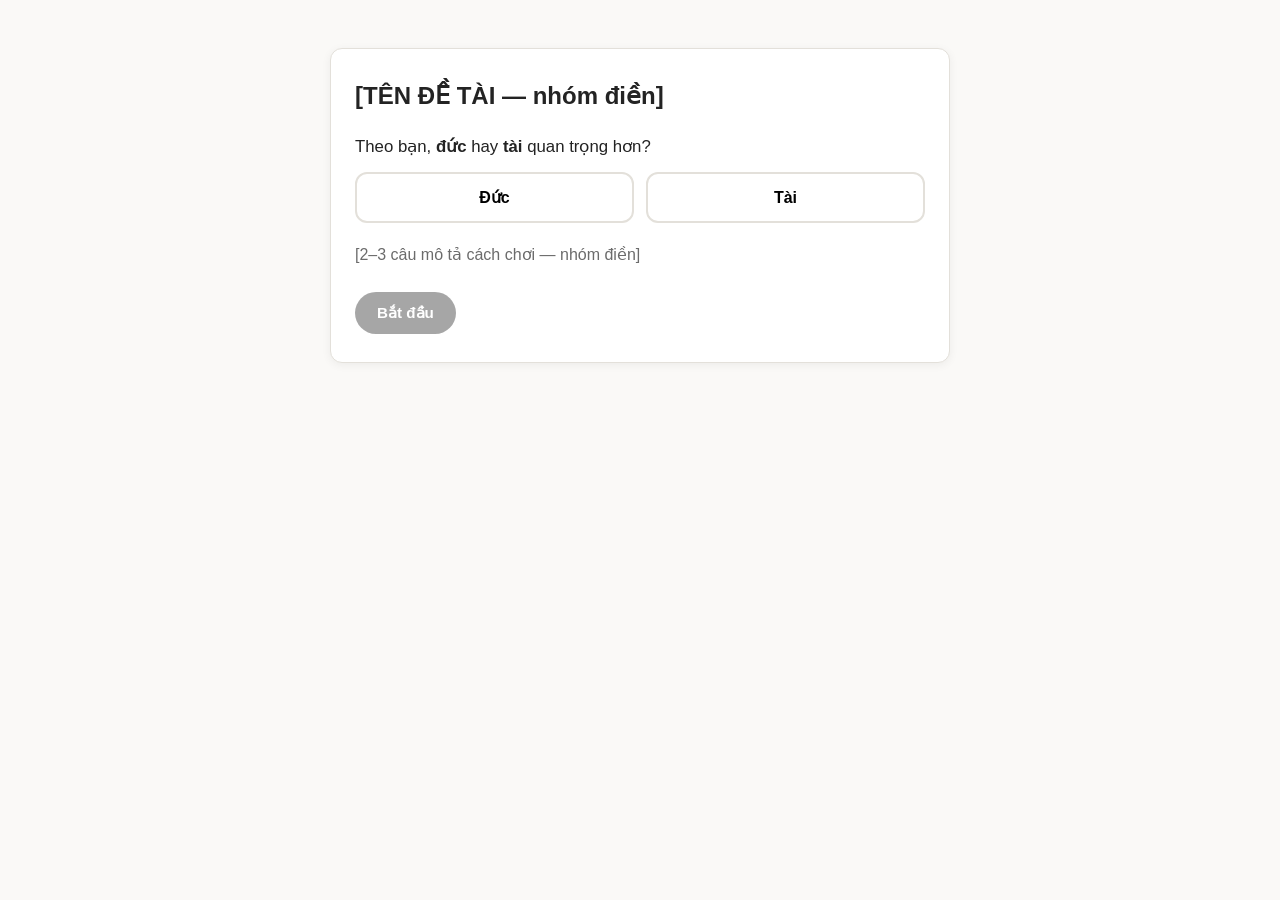
==== index.html @ a105b9b3 "Initial website frame: 5-screen moral dilemma game skeleton" ====
<!DOCTYPE html>
<html lang="vi">
<head>
<meta charset="UTF-8" />
<meta name="viewport" content="width=device-width, initial-scale=1.0" />
<title>Đức hay Tài — HCM-T21</title>
<link rel="stylesheet" href="style.css" />
</head>
<body>

<!-- ============ SCREEN 0 — Trang mở đầu ============ -->
<section id="screen-0" class="screen">
  <div class="card">
    <h1 id="site-title">[TÊN ĐỀ TÀI — nhóm điền]</h1>

    <div class="vote-box">
      <p class="vote-question">Theo bạn, <strong>đức</strong> hay <strong>tài</strong> quan trọng hơn?</p>
      <div class="vote-buttons">
        <button type="button" class="vote-btn duc" data-vote="duc">Đức</button>
        <button type="button" class="vote-btn tai" data-vote="tai">Tài</button>
      </div>
    </div>

    <p class="intro-text">[2–3 câu mô tả cách chơi — nhóm điền: bạn sẽ trải qua 6 tình huống, mỗi lựa chọn ảnh hưởng đến điểm Đức và Tài của bạn...]</p>

    <button type="button" id="btn-start" class="btn-primary" disabled>Bắt đầu</button>
  </div>
</section>

<!-- ============ SCREEN 1 — Trang chơi (lặp 6 lần) ============ -->
<section id="screen-1" class="screen hidden">
  <div class="card">
    <div class="progress-bar">
      <span id="progress-label">Tình huống 1/6</span>
      <div class="progress-track"><div id="progress-fill" class="progress-fill"></div></div>
    </div>

    <div id="stimulus-block" class="block">
      <h2 class="block-label">Tình huống</h2>
      <p id="stimulus-text">[Đoạn mô tả tình huống — placeholder]</p>
    </div>

    <div id="choices-block" class="block">
      <h2 class="block-label">Bạn chọn gì?</h2>
      <div id="choices-list" class="choices-list"><!-- 3 nút lựa chọn được sinh bằng JS --></div>
    </div>

    <div id="feedback-block" class="block hidden">
      <h2 class="block-label">Hậu quả</h2>
      <p id="feedback-text">[Đoạn hậu quả — placeholder]</p>
      <div class="delta-row">
        <span id="delta-duc" class="delta-tag duc">Đức: +0</span>
        <span id="delta-tai" class="delta-tag tai">Tài: +0</span>
      </div>
      <p id="feedback-source" class="source-cite">[Trích giáo trình + số trang]</p>
    </div>

    <div id="insight-block" class="block hidden">
      <h2 class="block-label">Bài học rút ra</h2>
      <p id="insight-text">[Câu chốt ngắn liên hệ nguyên tắc]</p>
      <button type="button" id="btn-next-scenario" class="btn-primary">Tình huống tiếp theo</button>
    </div>
  </div>
</section>

<!-- ============ SCREEN 2 — Trang kết quả cá nhân ============ -->
<section id="screen-2" class="screen hidden">
  <div class="card">
    <h2>Kết quả của bạn</h2>

    <div class="chart-wrap">
      <svg id="result-chart" viewBox="0 0 300 300" role="img" aria-label="Biểu đồ 2 trục Đức - Tài">
        <rect x="0"   y="0"   width="150" height="150" class="quad-bg quad-top-left" />
        <rect x="150" y="0"   width="150" height="150" class="quad-bg quad-top-right" />
        <rect x="0"   y="150" width="150" height="150" class="quad-bg quad-bottom-left" />
        <rect x="150" y="150" width="150" height="150" class="quad-bg quad-bottom-right" />
        <line x1="150" y1="0" x2="150" y2="300" class="axis-line" />
        <line x1="0" y1="150" x2="300" y2="150" class="axis-line" />
        <text x="150" y="14" text-anchor="middle" class="axis-label">Đức ▲</text>
        <text x="290" y="145" text-anchor="end" class="axis-label">Tài ▶</text>
        <circle id="result-dot" cx="150" cy="150" r="7" class="result-dot" />
      </svg>
    </div>

    <h3 id="quadrant-name">[Tên góc kết quả]</h3>
    <p id="quadrant-desc">[2–3 câu giải thích ý nghĩa góc này — placeholder]</p>
    <p id="vote-compare" class="vote-compare"></p>

    <div class="result-actions">
      <button type="button" id="btn-view-reference" class="btn-secondary">Xem cơ sở lý luận</button>
      <button type="button" id="btn-replay" class="btn-secondary">Chơi lại</button>
    </div>

    <a href="#" id="link-class-stats" class="footer-link">Thống kê lớp →</a>
  </div>
</section>

<!-- ============ SCREEN 3 — Trang cơ sở lý luận ============ -->
<section id="screen-3" class="screen hidden">
  <div class="card">
    <h2>Cơ sở lý luận</h2>

    <div class="block">
      <h3 class="block-label">Khung lý thuyết gốc</h3>
      <p id="theory-summary">[Tóm tắt tr.135–138: đức là gốc, tài là phương tiện — phụ trách: A]</p>
    </div>

    <div class="block">
      <h3 class="block-label">3 nguyên tắc rèn đức</h3>
      <p id="theory-principles">[Tóm tắt tr.144–148 — phụ trách: A]</p>
    </div>

    <div class="block">
      <h3 class="block-label">6 tình huống &amp; trích dẫn</h3>
      <ul id="scenario-citations" class="citation-list"><!-- sinh tự động từ SCENARIOS --></ul>
    </div>

    <div class="block">
      <h3 class="block-label">AI Declaration</h3>
      <p id="ai-declaration">[Công cụ dùng, phần giữ, phần sửa/bỏ — nhóm điền]</p>
    </div>

    <div class="block">
      <h3 class="block-label">Nguồn kiểm chứng khác</h3>
      <ul id="external-sources" class="citation-list"><!-- nhóm điền --></ul>
    </div>

    <button type="button" id="btn-back-from-reference" class="btn-secondary">Quay lại</button>
  </div>
</section>

<!-- ============ SCREEN 4 — Trang thống kê lớp ============ -->
<section id="screen-4" class="screen hidden">
  <div class="card">
    <h2>Thống kê lớp</h2>
    <p class="stats-note">Chỉ bật lúc thuyết trình — số liệu cập nhật tay từ Google Form (xem <code>CLASS_STATS</code> trong script.js).</p>

    <div class="stats-grid">
      <div class="stat-item">
        <span class="stat-value" id="stat-total-plays">0</span>
        <span class="stat-caption">lượt chơi hoàn thành</span>
      </div>
      <div class="stat-item">
        <span class="stat-value" id="stat-vote-duc">0%</span>
        <span class="stat-caption">chọn "Đức" ban đầu</span>
      </div>
      <div class="stat-item">
        <span class="stat-value" id="stat-vote-tai">0%</span>
        <span class="stat-caption">chọn "Tài" ban đầu</span>
      </div>
    </div>

    <h3 class="block-label">Tỉ lệ rơi vào từng góc</h3>
    <ul id="stats-quadrants" class="stats-quadrant-list"><!-- sinh tự động --></ul>

    <button type="button" id="btn-back-from-stats" class="btn-secondary">Quay lại</button>
  </div>
</section>

<script src="script.js"></script>
</body>
</html>
---- style.css ----
:root {
  --color-duc: #c9860a;
  --color-duc-bg: #fdf1dc;
  --color-tai: #2563a8;
  --color-tai-bg: #e2edf8;
  --color-bg: #faf9f7;
  --color-card: #ffffff;
  --color-text: #232323;
  --color-text-muted: #6b6b6b;
  --color-border: #e3e0da;
  --radius: 12px;
  --shadow: 0 2px 10px rgba(0, 0, 0, 0.06);
  --font: -apple-system, BlinkMacSystemFont, "Segoe UI", Roboto, "Helvetica Neue", Arial, sans-serif;
}

* { box-sizing: border-box; }

body {
  margin: 0;
  font-family: var(--font);
  background: var(--color-bg);
  color: var(--color-text);
  line-height: 1.55;
}

.screen {
  min-height: 100vh;
  display: flex;
  align-items: flex-start;
  justify-content: center;
  padding: 24px 16px 60px;
}

.screen.hidden { display: none; }

.card {
  width: 100%;
  max-width: 620px;
  background: var(--color-card);
  border: 1px solid var(--color-border);
  border-radius: var(--radius);
  box-shadow: var(--shadow);
  padding: 28px 24px;
  margin-top: 24px;
}

h1 { font-size: 1.5rem; margin: 0 0 20px; }
h2 { font-size: 1.25rem; margin: 0 0 16px; }
h3 { font-size: 1.05rem; margin: 4px 0 10px; }

.block { margin-bottom: 22px; }
.block-label {
  font-size: 0.8rem;
  text-transform: uppercase;
  letter-spacing: 0.04em;
  color: var(--color-text-muted);
  margin: 0 0 8px;
}

/* ---------- Screen 0 ---------- */
.vote-box { margin: 20px 0; }
.vote-question { font-size: 1.05rem; margin-bottom: 12px; }
.vote-buttons { display: flex; gap: 12px; }

.vote-btn {
  flex: 1;
  padding: 14px;
  font-size: 1rem;
  font-weight: 600;
  border-radius: var(--radius);
  border: 2px solid var(--color-border);
  background: var(--color-card);
  cursor: pointer;
  transition: border-color .15s, background .15s;
}
.vote-btn.duc:hover, .vote-btn.duc.selected { border-color: var(--color-duc); background: var(--color-duc-bg); }
.vote-btn.tai:hover, .vote-btn.tai.selected { border-color: var(--color-tai); background: var(--color-tai-bg); }

.intro-text { color: var(--color-text-muted); margin: 16px 0 24px; }

/* ---------- Buttons ---------- */
.btn-primary, .btn-secondary {
  display: inline-block;
  font-size: 0.95rem;
  font-weight: 600;
  padding: 12px 22px;
  border-radius: 999px;
  border: none;
  cursor: pointer;
}
.btn-primary {
  background: var(--color-text);
  color: #fff;
}
.btn-primary:disabled { opacity: 0.4; cursor: not-allowed; }
.btn-secondary {
  background: var(--color-card);
  color: var(--color-text);
  border: 1px solid var(--color-border);
  margin-right: 10px;
}

/* ---------- Screen 1 — game loop ---------- */
.progress-bar { margin-bottom: 22px; }
#progress-label { font-size: 0.85rem; color: var(--color-text-muted); }
.progress-track {
  height: 6px;
  background: var(--color-border);
  border-radius: 3px;
  margin-top: 6px;
  overflow: hidden;
}
.progress-fill {
  height: 100%;
  width: 0%;
  background: linear-gradient(90deg, var(--color-duc), var(--color-tai));
  transition: width .25s;
}

.choices-list { display: flex; flex-direction: column; gap: 10px; }
.choice-btn {
  text-align: left;
  padding: 14px 16px;
  border: 1px solid var(--color-border);
  border-radius: var(--radius);
  background: var(--color-card);
  cursor: pointer;
  font-size: 0.95rem;
}
.choice-btn:hover:not(:disabled) { border-color: var(--color-tai); }
.choice-btn:disabled { cursor: not-allowed; opacity: 0.55; }
.choice-btn.chosen { border-color: var(--color-duc); background: var(--color-duc-bg); opacity: 1; }

.delta-row { display: flex; gap: 10px; margin: 10px 0; }
.delta-tag {
  font-weight: 700;
  font-size: 0.85rem;
  padding: 4px 10px;
  border-radius: 999px;
}
.delta-tag.duc { background: var(--color-duc-bg); color: var(--color-duc); }
.delta-tag.tai { background: var(--color-tai-bg); color: var(--color-tai); }

.source-cite { font-size: 0.82rem; color: var(--color-text-muted); font-style: italic; }

/* ---------- Screen 2 — result ---------- */
.chart-wrap { display: flex; justify-content: center; margin-bottom: 18px; }
#result-chart { width: 100%; max-width: 300px; height: auto; }

.quad-bg { opacity: 0.55; }
.quad-top-left    { fill: var(--color-duc-bg); }
.quad-top-right   { fill: #fdeecb; }
.quad-bottom-left { fill: #f0eee9; }
.quad-bottom-right{ fill: var(--color-tai-bg); }

.axis-line { stroke: #c9c5bc; stroke-width: 1.5; }
.axis-label { font-size: 11px; fill: var(--color-text-muted); font-family: var(--font); }
.result-dot { fill: var(--color-text); stroke: #fff; stroke-width: 2; }

.vote-compare {
  background: #f5f3ef;
  border-radius: var(--radius);
  padding: 12px 14px;
  font-size: 0.9rem;
  color: var(--color-text-muted);
}

.result-actions { margin: 18px 0 14px; }

.footer-link {
  display: inline-block;
  margin-top: 10px;
  font-size: 0.78rem;
  color: var(--color-text-muted);
  text-decoration: none;
  opacity: 0.6;
}
.footer-link:hover { opacity: 1; }

/* ---------- Screen 3 — reference ---------- */
.citation-list { padding-left: 20px; margin: 0; font-size: 0.9rem; color: var(--color-text-muted); }
.citation-list li { margin-bottom: 6px; }

/* ---------- Screen 4 — class stats ---------- */
.stats-note { font-size: 0.82rem; color: var(--color-text-muted); }
.stats-grid {
  display: grid;
  grid-template-columns: repeat(3, 1fr);
  gap: 12px;
  margin: 18px 0;
}
.stat-item {
  text-align: center;
  background: #f5f3ef;
  border-radius: var(--radius);
  padding: 14px 8px;
}
.stat-value { display: block; font-size: 1.4rem; font-weight: 700; }
.stat-caption { display: block; font-size: 0.75rem; color: var(--color-text-muted); margin-top: 4px; }

.stats-quadrant-list { list-style: none; padding: 0; margin: 0; }
.stats-quadrant-list li {
  display: flex;
  justify-content: space-between;
  padding: 8px 0;
  border-bottom: 1px solid var(--color-border);
  font-size: 0.9rem;
}

@media (max-width: 420px) {
  .card { padding: 20px 16px; }
  .stats-grid { grid-template-columns: repeat(3, 1fr); gap: 8px; }
  .stat-value { font-size: 1.1rem; }
}
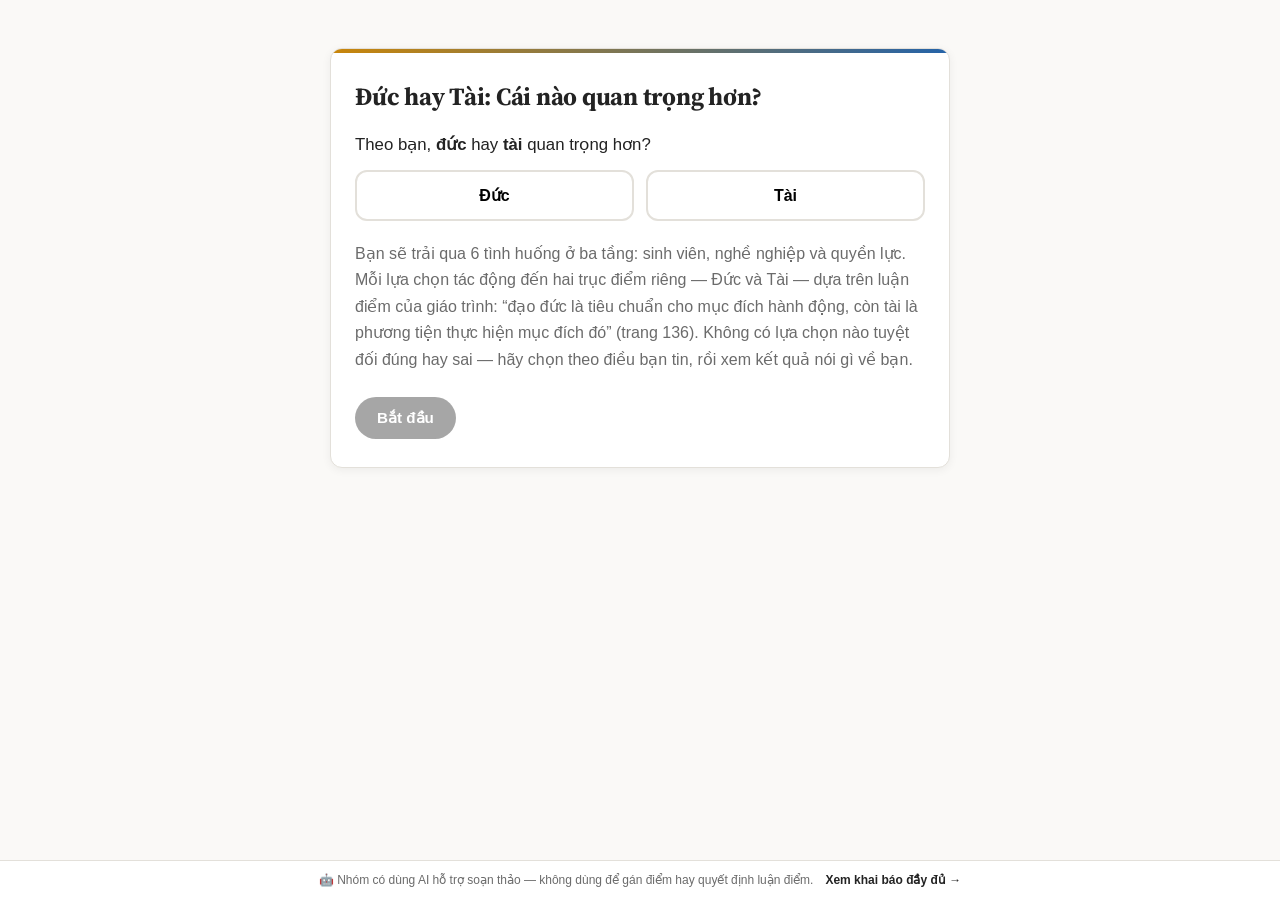
==== commit e6af9af7: "Fill 6 scenario content, fix rubric-compliance gaps, redesign UI - Populate all 6 scenarios (title, " ====
--- a/index.html
+++ b/index.html
@@ -4,6 +4,9 @@
 <meta charset="UTF-8" />
 <meta name="viewport" content="width=device-width, initial-scale=1.0" />
 <title>Đức hay Tài — HCM-T21</title>
+<link rel="preconnect" href="https://fonts.googleapis.com" />
+<link rel="preconnect" href="https://fonts.gstatic.com" crossorigin />
+<link href="https://fonts.googleapis.com/css2?family=Source+Serif+4:wght@600;700&display=swap" rel="stylesheet" />
 <link rel="stylesheet" href="style.css" />
 </head>
 <body>
@@ -70,10 +73,10 @@
 
     <div class="chart-wrap">
       <svg id="result-chart" viewBox="0 0 300 300" role="img" aria-label="Biểu đồ 2 trục Đức - Tài">
-        <rect x="0"   y="0"   width="150" height="150" class="quad-bg quad-top-left" />
-        <rect x="150" y="0"   width="150" height="150" class="quad-bg quad-top-right" />
-        <rect x="0"   y="150" width="150" height="150" class="quad-bg quad-bottom-left" />
-        <rect x="150" y="150" width="150" height="150" class="quad-bg quad-bottom-right" />
+        <rect x="0"   y="0"   width="150" height="150" class="quad-bg quad-top-left" data-quad="dang_tin_bat_luc" />
+        <rect x="150" y="0"   width="150" height="150" class="quad-bg quad-top-right" data-quad="vua_hong_vua_chuyen" />
+        <rect x="0"   y="150" width="150" height="150" class="quad-bg quad-bottom-left" data-quad="vo_hai_vo_dung" />
+        <rect x="150" y="150" width="150" height="150" class="quad-bg quad-bottom-right" data-quad="nguy_hiem_nhat" />
         <line x1="150" y1="0" x2="150" y2="300" class="axis-line" />
         <line x1="0" y1="150" x2="300" y2="150" class="axis-line" />
         <text x="150" y="14" text-anchor="middle" class="axis-label">Đức ▲</text>
@@ -85,6 +88,7 @@
     <h3 id="quadrant-name">[Tên góc kết quả]</h3>
     <p id="quadrant-desc">[2–3 câu giải thích ý nghĩa góc này — placeholder]</p>
     <p id="vote-compare" class="vote-compare"></p>
+    <p id="scope-note-result" class="scope-note"></p>
 
     <div class="result-actions">
       <button type="button" id="btn-view-reference" class="btn-secondary">Xem cơ sở lý luận</button>
@@ -118,6 +122,11 @@
     <div class="block">
       <h3 class="block-label">AI Declaration</h3>
       <p id="ai-declaration">[Công cụ dùng, phần giữ, phần sửa/bỏ — nhóm điền]</p>
+    </div>
+
+    <div class="block">
+      <h3 class="block-label">Ghi chú ranh giới sản phẩm</h3>
+      <p id="scope-note-theory">[Tình huống là mô phỏng, không phải sự kiện có thật — nhóm điền]</p>
     </div>
 
     <div class="block">
@@ -157,6 +166,12 @@
   </div>
 </section>
 
+<!-- ============ FOOTER — luôn hiển thị, mọi màn hình (không popup) ============ -->
+<footer id="site-footer">
+  <span>🤖 Nhóm có dùng AI hỗ trợ soạn thảo — không dùng để gán điểm hay quyết định luận điểm.</span>
+  <a href="#" id="footer-ai-link">Xem khai báo đầy đủ →</a>
+</footer>
+
 <script src="script.js"></script>
 </body>
 </html>
--- a/style.css
+++ b/style.css
@@ -11,6 +11,7 @@
   --radius: 12px;
   --shadow: 0 2px 10px rgba(0, 0, 0, 0.06);
   --font: -apple-system, BlinkMacSystemFont, "Segoe UI", Roboto, "Helvetica Neue", Arial, sans-serif;
+  --font-display: "Source Serif 4", Georgia, "Times New Roman", serif;
 }
 
 * { box-sizing: border-box; }
@@ -28,33 +29,64 @@
   display: flex;
   align-items: flex-start;
   justify-content: center;
-  padding: 24px 16px 60px;
-}
-
-.screen.hidden { display: none; }
+  padding: 24px 16px 84px;
+}
+
+.hidden { display: none; }
+
+@keyframes screen-in {
+  from { opacity: 0; transform: translateY(8px); }
+  to { opacity: 1; transform: translateY(0); }
+}
+.screen:not(.hidden) { animation: screen-in .4s ease both; }
+@media (prefers-reduced-motion: reduce) {
+  .screen:not(.hidden) { animation: none; }
+}
 
 .card {
+  position: relative;
+  overflow: hidden;
   width: 100%;
   max-width: 620px;
   background: var(--color-card);
   border: 1px solid var(--color-border);
   border-radius: var(--radius);
   box-shadow: var(--shadow);
-  padding: 28px 24px;
+  padding: 32px 24px 28px;
   margin-top: 24px;
 }
-
-h1 { font-size: 1.5rem; margin: 0 0 20px; }
-h2 { font-size: 1.25rem; margin: 0 0 16px; }
-h3 { font-size: 1.05rem; margin: 4px 0 10px; }
+.card::before {
+  content: "";
+  position: absolute;
+  top: 0; left: 0; right: 0;
+  height: 4px;
+  background: linear-gradient(90deg, var(--color-duc), var(--color-tai));
+}
+
+h1, h2, h3 { font-family: var(--font-display); letter-spacing: -0.01em; }
+h1 { font-size: 1.55rem; font-weight: 700; margin: 0 0 20px; line-height: 1.25; }
+h2 { font-size: 1.3rem; font-weight: 700; margin: 0 0 16px; }
+h3 { font-size: 1.1rem; font-weight: 600; margin: 4px 0 10px; }
 
 .block { margin-bottom: 22px; }
 .block-label {
+  position: relative;
+  padding-left: 15px;
   font-size: 0.8rem;
   text-transform: uppercase;
-  letter-spacing: 0.04em;
+  letter-spacing: 0.06em;
   color: var(--color-text-muted);
   margin: 0 0 8px;
+}
+.block-label::before {
+  content: "";
+  position: absolute;
+  left: 0;
+  top: 50%;
+  transform: translateY(-50%);
+  width: 9px;
+  height: 2px;
+  background: linear-gradient(90deg, var(--color-duc), var(--color-tai));
 }
 
 /* ---------- Screen 0 ---------- */
@@ -76,7 +108,7 @@
 .vote-btn.duc:hover, .vote-btn.duc.selected { border-color: var(--color-duc); background: var(--color-duc-bg); }
 .vote-btn.tai:hover, .vote-btn.tai.selected { border-color: var(--color-tai); background: var(--color-tai-bg); }
 
-.intro-text { color: var(--color-text-muted); margin: 16px 0 24px; }
+.intro-text { color: var(--color-text-muted); margin: 16px 0 24px; line-height: 1.65; }
 
 /* ---------- Buttons ---------- */
 .btn-primary, .btn-secondary {
@@ -126,10 +158,26 @@
   background: var(--color-card);
   cursor: pointer;
   font-size: 0.95rem;
-}
-.choice-btn:hover:not(:disabled) { border-color: var(--color-tai); }
-.choice-btn:disabled { cursor: not-allowed; opacity: 0.55; }
-.choice-btn.chosen { border-color: var(--color-duc); background: var(--color-duc-bg); opacity: 1; }
+  line-height: 1.45;
+  transition: border-color .15s, transform .15s, box-shadow .15s, opacity .15s;
+}
+.choice-btn:hover:not(:disabled) {
+  border-color: var(--color-tai);
+  transform: translateY(-1px);
+  box-shadow: 0 3px 10px rgba(0, 0, 0, 0.06);
+}
+.choice-btn:disabled { cursor: not-allowed; opacity: 0.5; }
+.choice-btn.chosen { border-color: var(--color-duc); background: var(--color-duc-bg); opacity: 1; transform: none; }
+
+@keyframes reveal-in {
+  from { opacity: 0; transform: translateY(10px); }
+  to { opacity: 1; transform: translateY(0); }
+}
+#feedback-block:not(.hidden) { animation: reveal-in .4s ease both; }
+#insight-block:not(.hidden) { animation: reveal-in .4s ease .12s both; }
+@media (prefers-reduced-motion: reduce) {
+  #feedback-block:not(.hidden), #insight-block:not(.hidden) { animation: none; }
+}
 
 .delta-row { display: flex; gap: 10px; margin: 10px 0; }
 .delta-tag {
@@ -147,7 +195,8 @@
 .chart-wrap { display: flex; justify-content: center; margin-bottom: 18px; }
 #result-chart { width: 100%; max-width: 300px; height: auto; }
 
-.quad-bg { opacity: 0.55; }
+.quad-bg { opacity: 0.4; transition: opacity .3s; }
+.quad-bg.quad-active { opacity: 1; }
 .quad-top-left    { fill: var(--color-duc-bg); }
 .quad-top-right   { fill: #fdeecb; }
 .quad-bottom-left { fill: #f0eee9; }
@@ -155,7 +204,21 @@
 
 .axis-line { stroke: #c9c5bc; stroke-width: 1.5; }
 .axis-label { font-size: 11px; fill: var(--color-text-muted); font-family: var(--font); }
-.result-dot { fill: var(--color-text); stroke: #fff; stroke-width: 2; }
+.result-dot {
+  fill: var(--color-text);
+  stroke: #fff;
+  stroke-width: 2;
+  transform-box: fill-box;
+  transform-origin: center;
+  animation: dot-pop .5s cubic-bezier(.34,1.56,.64,1) .25s both;
+}
+@keyframes dot-pop {
+  from { transform: scale(0); opacity: 0; }
+  to { transform: scale(1); opacity: 1; }
+}
+@media (prefers-reduced-motion: reduce) {
+  .result-dot { animation: none; }
+}
 
 .vote-compare {
   background: #f5f3ef;
@@ -207,8 +270,46 @@
   font-size: 0.9rem;
 }
 
+/* ---------- Scope note (ranh giới sản phẩm) ---------- */
+.scope-note {
+  background: #f5f3ef;
+  border-radius: var(--radius);
+  padding: 10px 14px;
+  margin: 10px 0 0;
+  font-size: 0.8rem;
+  color: var(--color-text-muted);
+}
+
+/* ---------- Footer — cố định, luôn hiển thị, không phải popup ---------- */
+#site-footer {
+  position: fixed;
+  left: 0;
+  right: 0;
+  bottom: 0;
+  z-index: 20;
+  display: flex;
+  flex-wrap: wrap;
+  align-items: center;
+  justify-content: center;
+  gap: 6px 12px;
+  padding: 10px 16px;
+  background: var(--color-card);
+  border-top: 1px solid var(--color-border);
+  font-size: 0.75rem;
+  color: var(--color-text-muted);
+  text-align: center;
+}
+#site-footer a {
+  color: var(--color-text);
+  font-weight: 600;
+  text-decoration: none;
+  white-space: nowrap;
+}
+#site-footer a:hover { text-decoration: underline; }
+
 @media (max-width: 420px) {
   .card { padding: 20px 16px; }
   .stats-grid { grid-template-columns: repeat(3, 1fr); gap: 8px; }
   .stat-value { font-size: 1.1rem; }
-}
+  #site-footer { font-size: 0.7rem; padding: 8px 12px; }
+}
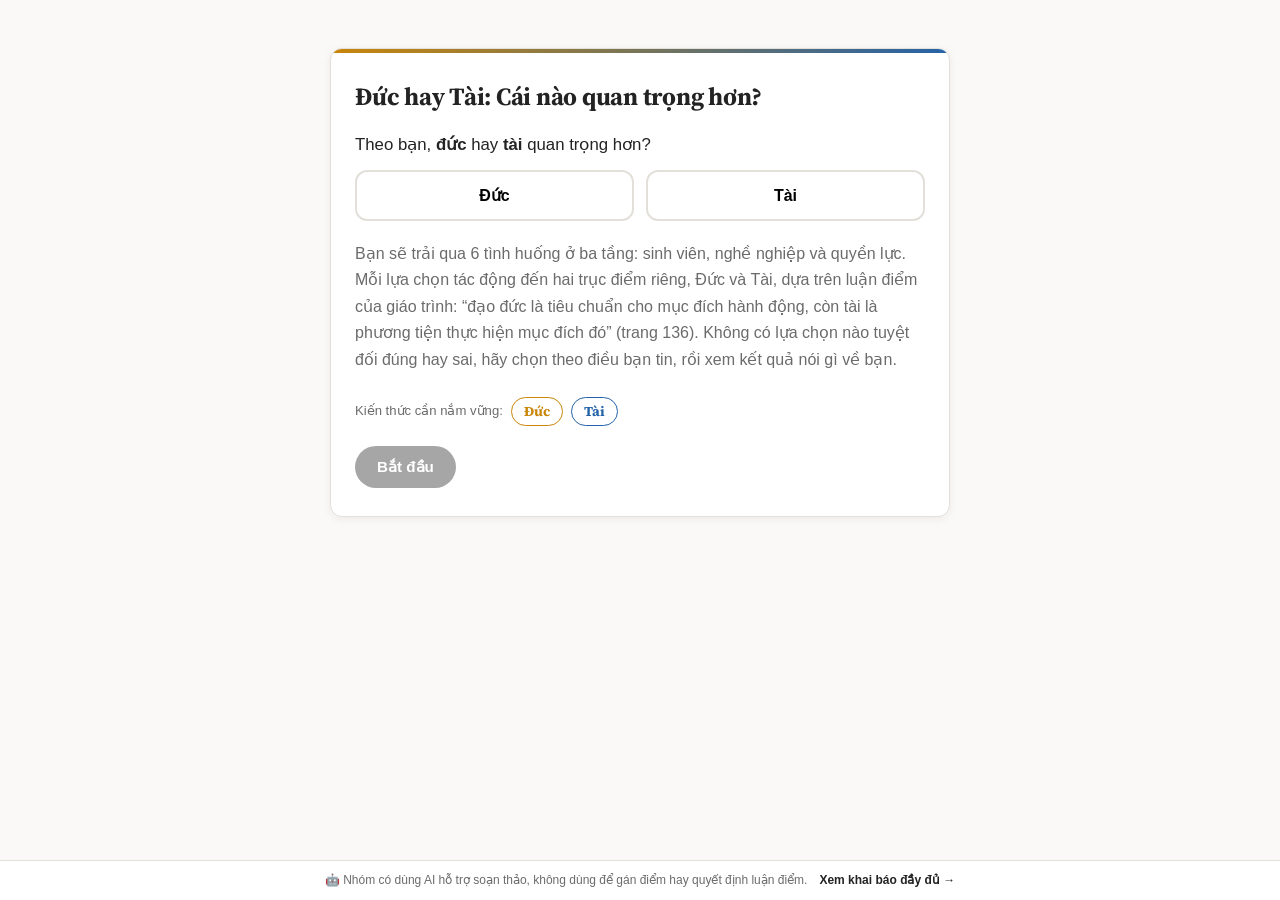
==== commit ffc819b7: "Add per-role presentation scripts as a shared modal, strip em dashes - Add clickable theory triggers" ====
--- a/index.html
+++ b/index.html
@@ -3,7 +3,7 @@
 <head>
 <meta charset="UTF-8" />
 <meta name="viewport" content="width=device-width, initial-scale=1.0" />
-<title>Đức hay Tài — HCM-T21</title>
+<title>Đức hay Tài, HCM-T21</title>
 <link rel="preconnect" href="https://fonts.googleapis.com" />
 <link rel="preconnect" href="https://fonts.gstatic.com" crossorigin />
 <link href="https://fonts.googleapis.com/css2?family=Source+Serif+4:wght@600;700&display=swap" rel="stylesheet" />
@@ -11,10 +11,10 @@
 </head>
 <body>
 
-<!-- ============ SCREEN 0 — Trang mở đầu ============ -->
+<!-- ============ SCREEN 0, Trang mở đầu ============ -->
 <section id="screen-0" class="screen">
   <div class="card">
-    <h1 id="site-title">[TÊN ĐỀ TÀI — nhóm điền]</h1>
+    <h1 id="site-title">[TÊN ĐỀ TÀI, nhóm điền]</h1>
 
     <div class="vote-box">
       <p class="vote-question">Theo bạn, <strong>đức</strong> hay <strong>tài</strong> quan trọng hơn?</p>
@@ -24,23 +24,32 @@
       </div>
     </div>
 
-    <p class="intro-text">[2–3 câu mô tả cách chơi — nhóm điền: bạn sẽ trải qua 6 tình huống, mỗi lựa chọn ảnh hưởng đến điểm Đức và Tài của bạn...]</p>
+    <p class="intro-text">[2–3 câu mô tả cách chơi, nhóm điền: bạn sẽ trải qua 6 tình huống, mỗi lựa chọn ảnh hưởng đến điểm Đức và Tài của bạn...]</p>
+
+    <div class="theory-trigger-row">
+      <span class="theory-trigger-label">Kiến thức cần nắm vững:</span>
+      <button type="button" class="theory-trigger duc" data-theory-key="duc">Đức</button>
+      <button type="button" class="theory-trigger tai" data-theory-key="tai">Tài</button>
+    </div>
 
     <button type="button" id="btn-start" class="btn-primary" disabled>Bắt đầu</button>
   </div>
 </section>
 
-<!-- ============ SCREEN 1 — Trang chơi (lặp 6 lần) ============ -->
+<!-- ============ SCREEN 1, Trang chơi (lặp 6 lần) ============ -->
 <section id="screen-1" class="screen hidden">
   <div class="card">
     <div class="progress-bar">
-      <span id="progress-label">Tình huống 1/6</span>
+      <div class="progress-meta">
+        <button type="button" id="layer-label" class="layer-label" aria-expanded="false">[Tên tầng]</button>
+        <span id="progress-label">Tình huống 1/6</span>
+      </div>
       <div class="progress-track"><div id="progress-fill" class="progress-fill"></div></div>
     </div>
 
     <div id="stimulus-block" class="block">
       <h2 class="block-label">Tình huống</h2>
-      <p id="stimulus-text">[Đoạn mô tả tình huống — placeholder]</p>
+      <p id="stimulus-text">[Đoạn mô tả tình huống, placeholder]</p>
     </div>
 
     <div id="choices-block" class="block">
@@ -50,7 +59,7 @@
 
     <div id="feedback-block" class="block hidden">
       <h2 class="block-label">Hậu quả</h2>
-      <p id="feedback-text">[Đoạn hậu quả — placeholder]</p>
+      <p id="feedback-text">[Đoạn hậu quả, placeholder]</p>
       <div class="delta-row">
         <span id="delta-duc" class="delta-tag duc">Đức: +0</span>
         <span id="delta-tai" class="delta-tag tai">Tài: +0</span>
@@ -66,7 +75,7 @@
   </div>
 </section>
 
-<!-- ============ SCREEN 2 — Trang kết quả cá nhân ============ -->
+<!-- ============ SCREEN 2, Trang kết quả cá nhân ============ -->
 <section id="screen-2" class="screen hidden">
   <div class="card">
     <h2>Kết quả của bạn</h2>
@@ -86,32 +95,36 @@
     </div>
 
     <h3 id="quadrant-name">[Tên góc kết quả]</h3>
-    <p id="quadrant-desc">[2–3 câu giải thích ý nghĩa góc này — placeholder]</p>
+    <p id="quadrant-desc">[2–3 câu giải thích ý nghĩa góc này, placeholder]</p>
     <p id="vote-compare" class="vote-compare"></p>
     <p id="scope-note-result" class="scope-note"></p>
 
+    <div class="theory-trigger-row">
+      <span class="theory-trigger-label">Kiến thức cần nắm vững:</span>
+      <button type="button" class="theory-trigger" data-theory-key="ket_luan">Kết luận</button>
+    </div>
+
     <div class="result-actions">
       <button type="button" id="btn-view-reference" class="btn-secondary">Xem cơ sở lý luận</button>
+      <button type="button" id="btn-view-quiz" class="btn-secondary">Ôn tập câu hỏi</button>
       <button type="button" id="btn-replay" class="btn-secondary">Chơi lại</button>
     </div>
-
-    <a href="#" id="link-class-stats" class="footer-link">Thống kê lớp →</a>
-  </div>
-</section>
-
-<!-- ============ SCREEN 3 — Trang cơ sở lý luận ============ -->
+  </div>
+</section>
+
+<!-- ============ SCREEN 3, Trang cơ sở lý luận ============ -->
 <section id="screen-3" class="screen hidden">
   <div class="card">
     <h2>Cơ sở lý luận</h2>
 
     <div class="block">
       <h3 class="block-label">Khung lý thuyết gốc</h3>
-      <p id="theory-summary">[Tóm tắt tr.135–138: đức là gốc, tài là phương tiện — phụ trách: A]</p>
+      <p id="theory-summary">[Tóm tắt tr.135–138: đức là gốc, tài là phương tiện, phụ trách: A]</p>
     </div>
 
     <div class="block">
       <h3 class="block-label">3 nguyên tắc rèn đức</h3>
-      <p id="theory-principles">[Tóm tắt tr.144–148 — phụ trách: A]</p>
+      <p id="theory-principles">[Tóm tắt tr.144–148, phụ trách: A]</p>
     </div>
 
     <div class="block">
@@ -121,12 +134,12 @@
 
     <div class="block">
       <h3 class="block-label">AI Declaration</h3>
-      <p id="ai-declaration">[Công cụ dùng, phần giữ, phần sửa/bỏ — nhóm điền]</p>
+      <p id="ai-declaration">[Công cụ dùng, phần giữ, phần sửa/bỏ, nhóm điền]</p>
     </div>
 
     <div class="block">
       <h3 class="block-label">Ghi chú ranh giới sản phẩm</h3>
-      <p id="scope-note-theory">[Tình huống là mô phỏng, không phải sự kiện có thật — nhóm điền]</p>
+      <p id="scope-note-theory">[Tình huống là mô phỏng, không phải sự kiện có thật, nhóm điền]</p>
     </div>
 
     <div class="block">
@@ -138,37 +151,66 @@
   </div>
 </section>
 
-<!-- ============ SCREEN 4 — Trang thống kê lớp ============ -->
-<section id="screen-4" class="screen hidden">
-  <div class="card">
-    <h2>Thống kê lớp</h2>
-    <p class="stats-note">Chỉ bật lúc thuyết trình — số liệu cập nhật tay từ Google Form (xem <code>CLASS_STATS</code> trong script.js).</p>
-
-    <div class="stats-grid">
-      <div class="stat-item">
-        <span class="stat-value" id="stat-total-plays">0</span>
-        <span class="stat-caption">lượt chơi hoàn thành</span>
-      </div>
-      <div class="stat-item">
-        <span class="stat-value" id="stat-vote-duc">0%</span>
-        <span class="stat-caption">chọn "Đức" ban đầu</span>
-      </div>
-      <div class="stat-item">
-        <span class="stat-value" id="stat-vote-tai">0%</span>
-        <span class="stat-caption">chọn "Tài" ban đầu</span>
-      </div>
-    </div>
-
-    <h3 class="block-label">Tỉ lệ rơi vào từng góc</h3>
-    <ul id="stats-quadrants" class="stats-quadrant-list"><!-- sinh tự động --></ul>
-
-    <button type="button" id="btn-back-from-stats" class="btn-secondary">Quay lại</button>
-  </div>
-</section>
-
-<!-- ============ FOOTER — luôn hiển thị, mọi màn hình (không popup) ============ -->
+<!-- ============ SCREEN 5, Ôn tập câu hỏi (quiz đang làm) ============ -->
+<section id="screen-5" class="screen hidden">
+  <div class="card">
+    <div class="progress-bar">
+      <div class="progress-meta">
+        <span class="layer-label">Ôn tập kiến thức</span>
+        <span id="quiz-progress-label">Câu 1/10</span>
+      </div>
+      <div class="progress-track"><div id="quiz-progress-fill" class="progress-fill"></div></div>
+    </div>
+
+    <div class="block">
+      <h2 class="block-label">Câu hỏi</h2>
+      <p id="quiz-question-text">[Câu hỏi, placeholder]</p>
+    </div>
+
+    <div class="block">
+      <div id="quiz-options-list" class="choices-list"><!-- 4 lựa chọn được sinh bằng JS --></div>
+    </div>
+
+    <div id="quiz-feedback-block" class="block hidden">
+      <h2 class="block-label" id="quiz-feedback-label">Chính xác</h2>
+      <p id="quiz-feedback-text">[Giải thích + trích nguồn, placeholder]</p>
+      <button type="button" id="btn-next-quiz" class="btn-primary">Câu tiếp theo</button>
+    </div>
+  </div>
+</section>
+
+<!-- ============ SCREEN 6, Kết quả ôn tập ============ -->
+<section id="screen-6" class="screen hidden">
+  <div class="card">
+    <h2>Kết quả ôn tập</h2>
+    <p id="quiz-score-text" class="vote-compare">Bạn trả lời đúng 0/10 câu.</p>
+
+    <div class="block">
+      <h3 class="block-label">Câu cần xem lại</h3>
+      <ul id="quiz-review-list" class="citation-list"><!-- sinh tự động --></ul>
+    </div>
+
+    <div class="result-actions">
+      <button type="button" id="btn-retry-quiz" class="btn-secondary">Làm lại</button>
+      <button type="button" id="btn-back-from-quiz" class="btn-secondary">Quay lại kết quả</button>
+    </div>
+  </div>
+</section>
+
+<!-- ============ MODAL, "Những lý thuyết cần nắm vững" (dùng chung cho A/B/C/D/E) ============ -->
+<div id="theory-modal" class="modal-overlay hidden">
+  <div class="modal-window" role="dialog" aria-modal="true" aria-labelledby="modal-title">
+    <div class="modal-header">
+      <h3 id="modal-title" class="block-label">Những lý thuyết cần nắm vững</h3>
+      <button type="button" id="modal-close" class="modal-close" aria-label="Đóng">&times;</button>
+    </div>
+    <div id="modal-body"><!-- sinh bằng JS: mỗi điểm lý thuyết + script thuyết trình --></div>
+  </div>
+</div>
+
+<!-- ============ FOOTER, luôn hiển thị, mọi màn hình (không popup) ============ -->
 <footer id="site-footer">
-  <span>🤖 Nhóm có dùng AI hỗ trợ soạn thảo — không dùng để gán điểm hay quyết định luận điểm.</span>
+  <span>🤖 Nhóm có dùng AI hỗ trợ soạn thảo, không dùng để gán điểm hay quyết định luận điểm.</span>
   <a href="#" id="footer-ai-link">Xem khai báo đầy đủ →</a>
 </footer>
 
--- a/style.css
+++ b/style.css
@@ -3,6 +3,10 @@
   --color-duc-bg: #fdf1dc;
   --color-tai: #2563a8;
   --color-tai-bg: #e2edf8;
+  --color-correct: #2f7a4d;
+  --color-correct-bg: #e6f3ea;
+  --color-incorrect: #b3432f;
+  --color-incorrect-bg: #fbe9e5;
   --color-bg: #faf9f7;
   --color-card: #ffffff;
   --color-text: #232323;
@@ -32,7 +36,9 @@
   padding: 24px 16px 84px;
 }
 
-.hidden { display: none; }
+/* !important vì đây là utility "ẩn tuyệt đối": phải thắng bất kể component nào
+   định nghĩa display riêng (đã dính lỗi thứ tự cascade với .modal-overlay). */
+.hidden { display: none !important; }
 
 @keyframes screen-in {
   from { opacity: 0; transform: translateY(8px); }
@@ -70,23 +76,11 @@
 
 .block { margin-bottom: 22px; }
 .block-label {
-  position: relative;
-  padding-left: 15px;
   font-size: 0.8rem;
   text-transform: uppercase;
   letter-spacing: 0.06em;
   color: var(--color-text-muted);
   margin: 0 0 8px;
-}
-.block-label::before {
-  content: "";
-  position: absolute;
-  left: 0;
-  top: 50%;
-  transform: translateY(-50%);
-  width: 9px;
-  height: 2px;
-  background: linear-gradient(90deg, var(--color-duc), var(--color-tai));
 }
 
 /* ---------- Screen 0 ---------- */
@@ -109,6 +103,29 @@
 .vote-btn.tai:hover, .vote-btn.tai.selected { border-color: var(--color-tai); background: var(--color-tai-bg); }
 
 .intro-text { color: var(--color-text-muted); margin: 16px 0 24px; line-height: 1.65; }
+
+.theory-trigger-row {
+  display: flex;
+  align-items: center;
+  flex-wrap: wrap;
+  gap: 8px;
+  margin: 0 0 20px;
+}
+.theory-trigger-label { font-size: 0.82rem; color: var(--color-text-muted); }
+.theory-trigger {
+  font-family: var(--font-display);
+  font-weight: 700;
+  font-size: 0.85rem;
+  padding: 4px 12px;
+  border-radius: 999px;
+  border: 1.5px solid var(--color-border);
+  background: var(--color-card);
+  cursor: pointer;
+}
+.theory-trigger.duc { color: var(--color-duc); border-color: var(--color-duc); }
+.theory-trigger.duc:hover { background: var(--color-duc-bg); }
+.theory-trigger.tai { color: var(--color-tai); border-color: var(--color-tai); }
+.theory-trigger.tai:hover { background: var(--color-tai-bg); }
 
 /* ---------- Buttons ---------- */
 .btn-primary, .btn-secondary {
@@ -132,8 +149,60 @@
   margin-right: 10px;
 }
 
-/* ---------- Screen 1 — game loop ---------- */
+/* ---------- Screen 1, game loop ---------- */
 .progress-bar { margin-bottom: 22px; }
+.progress-meta {
+  display: flex;
+  align-items: baseline;
+  justify-content: space-between;
+  gap: 8px;
+  flex-wrap: wrap;
+}
+.layer-label {
+  font-family: var(--font-display);
+  font-weight: 700;
+  font-size: 0.95rem;
+  color: var(--color-text);
+  background: none;
+  border: none;
+  padding: 0;
+  cursor: pointer;
+  display: inline-flex;
+  align-items: center;
+  gap: 5px;
+}
+.layer-label:hover { color: var(--color-tai); }
+.layer-label::after {
+  content: "▾";
+  font-size: 0.65em;
+  color: var(--color-text-muted);
+  transition: transform .2s;
+}
+.layer-label[aria-expanded="true"]::after { transform: rotate(180deg); }
+
+.theory-point { margin-bottom: 16px; }
+.theory-point:last-child { margin-bottom: 0; }
+.theory-point-title {
+  font-family: var(--font-display);
+  font-size: 0.95rem;
+  font-weight: 700;
+  margin: 0 0 6px;
+  line-height: 1.4;
+}
+.theory-point-source {
+  font-family: var(--font);
+  font-weight: 400;
+  font-size: 0.78rem;
+  color: var(--color-text-muted);
+}
+.theory-point-script {
+  font-size: 0.88rem;
+  line-height: 1.65;
+  color: var(--color-text);
+  margin: 0 0 12px;
+  white-space: pre-line;
+}
+
 #progress-label { font-size: 0.85rem; color: var(--color-text-muted); }
 .progress-track {
   height: 6px;
@@ -169,6 +238,24 @@
 .choice-btn:disabled { cursor: not-allowed; opacity: 0.5; }
 .choice-btn.chosen { border-color: var(--color-duc); background: var(--color-duc-bg); opacity: 1; transform: none; }
 
+/* ---------- Quiz options (Screen 5) ---------- */
+.quiz-option.correct {
+  border-color: var(--color-correct);
+  background: var(--color-correct-bg);
+  opacity: 1;
+  font-weight: 600;
+}
+.quiz-option.incorrect {
+  border-color: var(--color-incorrect);
+  background: var(--color-incorrect-bg);
+  opacity: 1;
+}
+.quiz-option.correct::after { content: " ✓"; color: var(--color-correct); font-weight: 700; }
+.quiz-option.incorrect::after { content: " ✗"; color: var(--color-incorrect); font-weight: 700; }
+
+#quiz-feedback-label.feedback-correct { color: var(--color-correct); }
+#quiz-feedback-label.feedback-incorrect { color: var(--color-incorrect); }
+
 @keyframes reveal-in {
   from { opacity: 0; transform: translateY(10px); }
   to { opacity: 1; transform: translateY(0); }
@@ -191,7 +278,7 @@
 
 .source-cite { font-size: 0.82rem; color: var(--color-text-muted); font-style: italic; }
 
-/* ---------- Screen 2 — result ---------- */
+/* ---------- Screen 2, result ---------- */
 .chart-wrap { display: flex; justify-content: center; margin-bottom: 18px; }
 #result-chart { width: 100%; max-width: 300px; height: auto; }
 
@@ -230,45 +317,19 @@
 
 .result-actions { margin: 18px 0 14px; }
 
-.footer-link {
-  display: inline-block;
-  margin-top: 10px;
-  font-size: 0.78rem;
-  color: var(--color-text-muted);
-  text-decoration: none;
-  opacity: 0.6;
-}
-.footer-link:hover { opacity: 1; }
-
-/* ---------- Screen 3 — reference ---------- */
+/* ---------- Screen 3, reference ---------- */
 .citation-list { padding-left: 20px; margin: 0; font-size: 0.9rem; color: var(--color-text-muted); }
 .citation-list li { margin-bottom: 6px; }
-
-/* ---------- Screen 4 — class stats ---------- */
-.stats-note { font-size: 0.82rem; color: var(--color-text-muted); }
-.stats-grid {
-  display: grid;
-  grid-template-columns: repeat(3, 1fr);
-  gap: 12px;
-  margin: 18px 0;
-}
-.stat-item {
-  text-align: center;
-  background: #f5f3ef;
-  border-radius: var(--radius);
-  padding: 14px 8px;
-}
-.stat-value { display: block; font-size: 1.4rem; font-weight: 700; }
-.stat-caption { display: block; font-size: 0.75rem; color: var(--color-text-muted); margin-top: 4px; }
-
-.stats-quadrant-list { list-style: none; padding: 0; margin: 0; }
-.stats-quadrant-list li {
-  display: flex;
-  justify-content: space-between;
-  padding: 8px 0;
-  border-bottom: 1px solid var(--color-border);
-  font-size: 0.9rem;
-}
+.citation-list .citation-layer-heading {
+  list-style: none;
+  margin: 14px 0 6px -20px;
+  font-weight: 700;
+  font-size: 0.8rem;
+  text-transform: uppercase;
+  letter-spacing: 0.04em;
+  color: var(--color-text);
+}
+.citation-list .citation-layer-heading:first-child { margin-top: 0; }
 
 /* ---------- Scope note (ranh giới sản phẩm) ---------- */
 .scope-note {
@@ -280,7 +341,55 @@
   color: var(--color-text-muted);
 }
 
-/* ---------- Footer — cố định, luôn hiển thị, không phải popup ---------- */
+/* ---------- Modal "Những lý thuyết cần nắm vững" (A/B/C/D) ---------- */
+.modal-overlay {
+  position: fixed;
+  inset: 0;
+  z-index: 30;
+  display: flex;
+  align-items: flex-start;
+  justify-content: center;
+  padding: 40px 16px;
+  background: rgba(35, 35, 35, 0.45);
+  overflow-y: auto;
+}
+.modal-window {
+  width: 100%;
+  max-width: 560px;
+  max-height: 85vh;
+  overflow-y: auto;
+  background: var(--color-card);
+  border-radius: var(--radius);
+  box-shadow: 0 12px 40px rgba(0, 0, 0, 0.25);
+  padding: 22px 22px 6px;
+}
+.modal-header {
+  display: flex;
+  align-items: center;
+  justify-content: space-between;
+  gap: 12px;
+  margin-bottom: 4px;
+}
+.modal-header .block-label { margin: 0; }
+.modal-close {
+  flex-shrink: 0;
+  width: 30px;
+  height: 30px;
+  border-radius: 999px;
+  border: 1px solid var(--color-border);
+  background: var(--color-card);
+  font-size: 1.1rem;
+  line-height: 1;
+  color: var(--color-text-muted);
+  cursor: pointer;
+}
+.modal-close:hover { background: #f0eee9; color: var(--color-text); }
+
+@media (prefers-reduced-motion: no-preference) {
+  .modal-overlay:not(.hidden) { animation: reveal-in .2s ease both; }
+}
+
+/* ---------- Footer, cố định, luôn hiển thị, không phải popup ---------- */
 #site-footer {
   position: fixed;
   left: 0;
@@ -309,7 +418,5 @@
 
 @media (max-width: 420px) {
   .card { padding: 20px 16px; }
-  .stats-grid { grid-template-columns: repeat(3, 1fr); gap: 8px; }
-  .stat-value { font-size: 1.1rem; }
   #site-footer { font-size: 0.7rem; padding: 8px 12px; }
 }
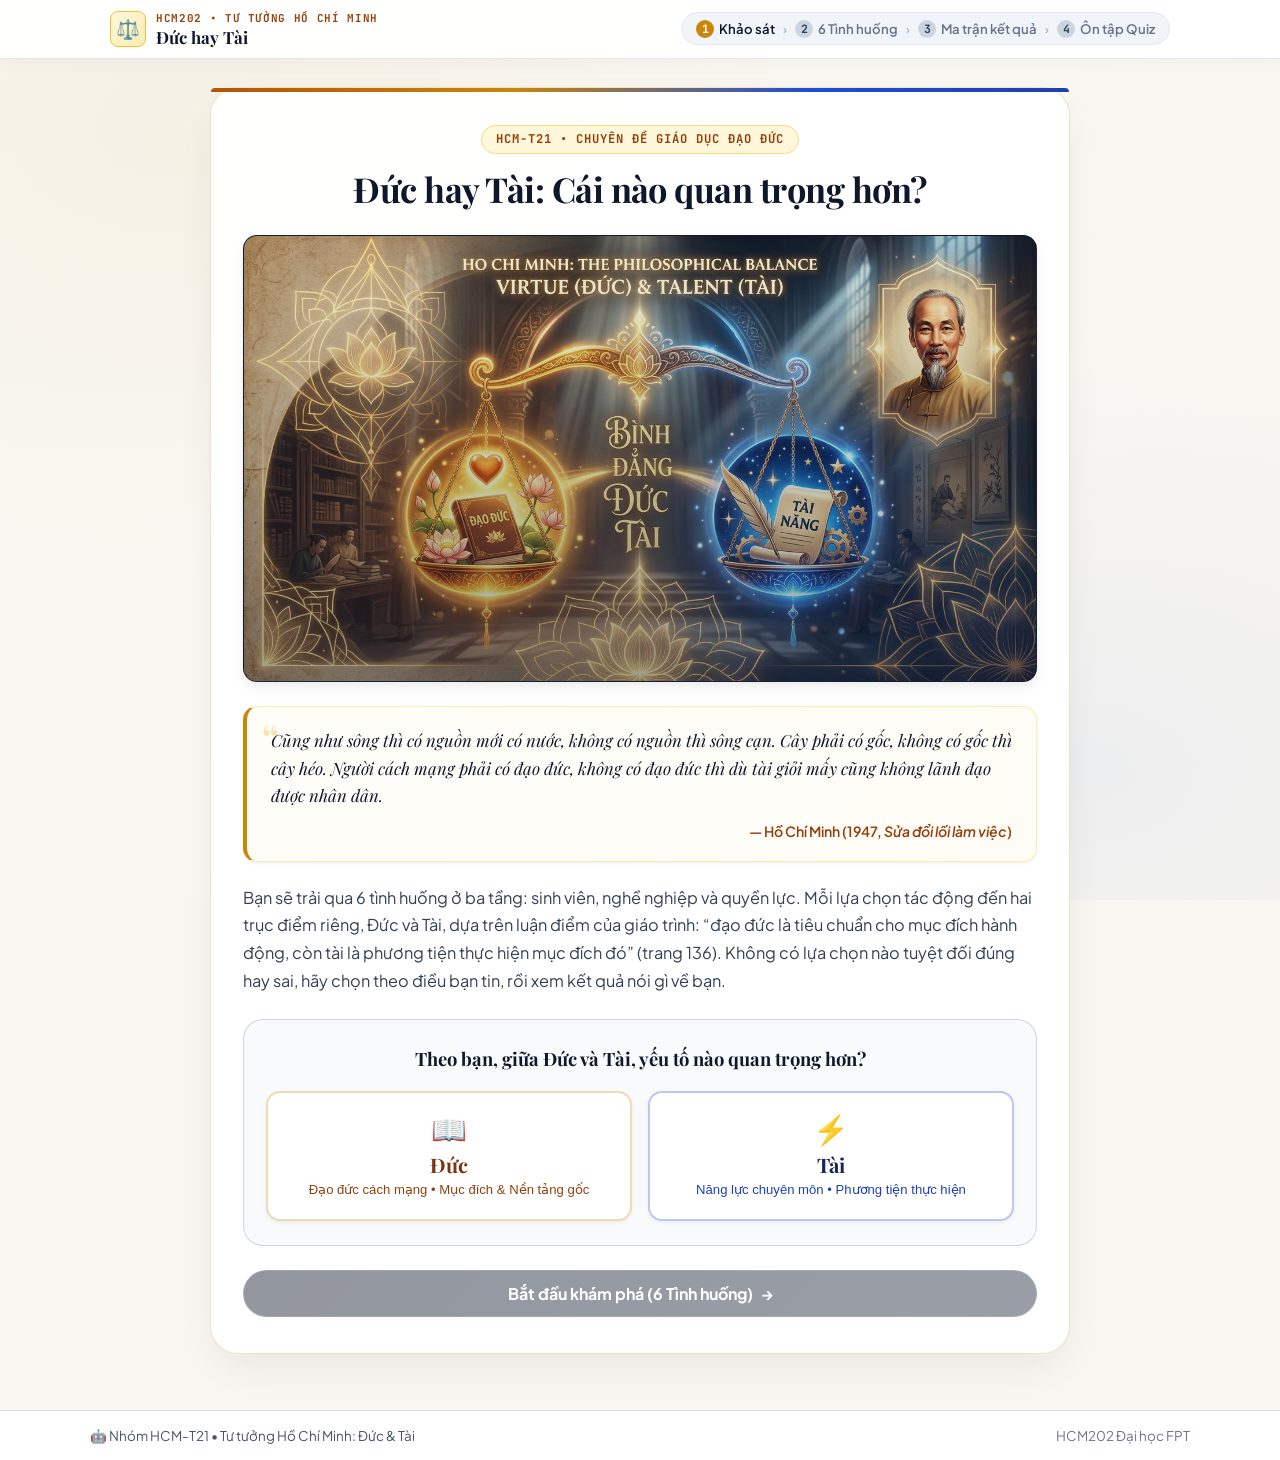
==== commit c1f8dd30: "feat: modernize UI/UX to Academic Luxury, add 14 digital illustrations, modularize architecture and " ====
--- a/index.html
+++ b/index.html
@@ -1,219 +1,409 @@
 <!DOCTYPE html>
 <html lang="vi">
 <head>
-<meta charset="UTF-8" />
-<meta name="viewport" content="width=device-width, initial-scale=1.0" />
-<title>Đức hay Tài, HCM-T21</title>
-<link rel="preconnect" href="https://fonts.googleapis.com" />
-<link rel="preconnect" href="https://fonts.gstatic.com" crossorigin />
-<link href="https://fonts.googleapis.com/css2?family=Source+Serif+4:wght@600;700&display=swap" rel="stylesheet" />
-<link rel="stylesheet" href="style.css" />
+  <meta charset="UTF-8" />
+  <meta name="viewport" content="width=device-width, initial-scale=1.0" />
+  <meta name="description" content="Khám phá và trải nghiệm tư tưởng Hồ Chí Minh về mối quan hệ biện chứng giữa Đức và Tài qua 6 tình huống tương tác thực tế." />
+  <title>Đức hay Tài: Cái nào quan trọng hơn? — HCM-T21</title>
+  
+  <!-- Modern Editorial & Academic Luxury Typography (Google Fonts) -->
+  <link rel="preconnect" href="https://fonts.googleapis.com" />
+  <link rel="preconnect" href="https://fonts.gstatic.com" crossorigin />
+  <link href="https://fonts.googleapis.com/css2?family=JetBrains+Mono:wght@500;600;700&family=Playfair+Display:ital,wght@0,600;0,700;0,900;1,600;1,700&family=Plus+Jakarta+Sans:wght@400;500;600;700;800&display=swap" rel="stylesheet" />
+  
+  <!-- Design System & Modular Stylesheets -->
+  <link rel="stylesheet" href="css/tokens.css" />
+  <link rel="stylesheet" href="css/components.css" />
+  <link rel="stylesheet" href="css/main.css" />
 </head>
 <body>
 
-<!-- ============ SCREEN 0, Trang mở đầu ============ -->
-<section id="screen-0" class="screen">
-  <div class="card">
-    <h1 id="site-title">[TÊN ĐỀ TÀI, nhóm điền]</h1>
-
-    <div class="vote-box">
-      <p class="vote-question">Theo bạn, <strong>đức</strong> hay <strong>tài</strong> quan trọng hơn?</p>
-      <div class="vote-buttons">
-        <button type="button" class="vote-btn duc" data-vote="duc">Đức</button>
-        <button type="button" class="vote-btn tai" data-vote="tai">Tài</button>
-      </div>
+  <!-- ============ PERSISTENT APP HEADER / NAVBAR ============ -->
+  <header id="site-header" class="site-header">
+    <div class="header-container">
+      <div class="brand-block">
+        <span class="brand-icon">⚖️</span>
+        <div class="brand-meta">
+          <span class="brand-badge">HCM202 • Tư tưởng Hồ Chí Minh</span>
+          <span class="brand-title">Đức hay Tài</span>
+        </div>
+      </div>
+
+      <nav class="app-stepper" aria-label="Tiến trình trải nghiệm">
+        <div class="step-item active" data-step="0">
+          <span class="step-num">1</span>
+          <span class="step-name">Khảo sát</span>
+        </div>
+        <span class="step-separator">›</span>
+        <div class="step-item" data-step="1">
+          <span class="step-num">2</span>
+          <span class="step-name">6 Tình huống</span>
+        </div>
+        <span class="step-separator">›</span>
+        <div class="step-item" data-step="2">
+          <span class="step-num">3</span>
+          <span class="step-name">Ma trận kết quả</span>
+        </div>
+        <span class="step-separator">›</span>
+        <div class="step-item" data-step="5">
+          <span class="step-num">4</span>
+          <span class="step-name">Ôn tập Quiz</span>
+        </div>
+      </nav>
     </div>
-
-    <p class="intro-text">[2–3 câu mô tả cách chơi, nhóm điền: bạn sẽ trải qua 6 tình huống, mỗi lựa chọn ảnh hưởng đến điểm Đức và Tài của bạn...]</p>
-
-    <div class="theory-trigger-row">
-      <span class="theory-trigger-label">Kiến thức cần nắm vững:</span>
-      <button type="button" class="theory-trigger duc" data-theory-key="duc">Đức</button>
-      <button type="button" class="theory-trigger tai" data-theory-key="tai">Tài</button>
+  </header>
+
+  <!-- ============ MAIN INTERACTIVE APPLICATION CONTAINER ============ -->
+  <main id="main-content">
+
+    <!-- ============ SCREEN 0: TRANG MỞ ĐẦU & KHẢO SÁT HERO ============ -->
+    <section id="screen-0" class="screen" aria-labelledby="site-title">
+      <div class="app-unified-card hero-card">
+        
+        <div class="card-header-center">
+          <span class="section-tag">HCM-T21 • Chuyên đề Giáo dục Đạo đức</span>
+          <h1 id="site-title" class="hero-main-title">Đức hay Tài: Cái nào quan trọng hơn?</h1>
+        </div>
+
+        <!-- Hero Visual Banner -->
+        <div id="hero-banner-container" class="visual-container aspect-16-9 hero-visual-box" aria-hidden="true">
+          <img id="hero-banner-img" src="assets/images/hero_banner.png" alt="Đức & Tài trong tư tưởng Hồ Chí Minh" class="visual-img" loading="eager" />
+          <div class="visual-overlay"></div>
+          <div class="visual-fallback" id="hero-banner-fallback">
+            <span class="visual-fallback-icon">⚖️</span>
+            <p class="visual-fallback-title">Đức &amp; Tài trong Tư tưởng Hồ Chí Minh</p>
+          </div>
+        </div>
+
+        <!-- Ho Chi Minh Philosophy Quote Card -->
+        <div class="philosophy-quote-card">
+          <div class="quote-mark">“</div>
+          <p class="quote-content">
+            Cũng như sông thì có nguồn mới có nước, không có nguồn thì sông cạn. Cây phải có gốc, không có gốc thì cây héo. Người cách mạng phải có đạo đức, không có đạo đức thì dù tài giỏi mấy cũng không lãnh đạo được nhân dân.
+          </p>
+          <span class="quote-author">— Hồ Chí Minh (1947, <em>Sửa đổi lối làm việc</em>)</span>
+        </div>
+
+        <p class="intro-text">
+          Bạn sẽ trải qua 6 tình huống thực tế ở ba tầng: <strong>sinh viên</strong>, <strong>nghề nghiệp</strong> và <strong>quyền lực</strong>. Mỗi quyết định của bạn sẽ tác động độc lập đến hai trục điểm <strong>Đức</strong> và <strong>Tài</strong>. Hãy chọn theo điều bạn tin để khám phá ma trận định vị tư tưởng của bản thân!
+        </p>
+
+        <!-- Interactive Initial Voting Box -->
+        <div class="vote-box">
+          <p class="vote-question">Theo bạn, giữa <strong>Đức</strong> và <strong>Tài</strong>, yếu tố nào quan trọng hơn?</p>
+          <div class="vote-buttons" role="group" aria-label="Bình chọn quan điểm ban đầu">
+            <button type="button" class="vote-btn duc" data-vote="duc" aria-pressed="false">
+              <span class="vote-icon">📖</span>
+              <span class="vote-title">Đức</span>
+              <span class="vote-desc">Đạo đức cách mạng • Mục đích &amp; Nền tảng gốc</span>
+            </button>
+            <button type="button" class="vote-btn tai" data-vote="tai" aria-pressed="false">
+              <span class="vote-icon">⚡</span>
+              <span class="vote-title">Tài</span>
+              <span class="vote-desc">Năng lực chuyên môn • Phương tiện thực hiện</span>
+            </button>
+          </div>
+        </div>
+
+        <div class="hero-cta-wrap">
+          <button type="button" id="btn-start" class="btn-primary btn-hero-start" disabled>
+            <span>Bắt đầu khám phá (6 Tình huống)</span>
+            <span class="btn-arrow">→</span>
+          </button>
+        </div>
+
+      </div>
+    </section>
+
+    <!-- ============ SCREEN 1: TRANG CHƠI TÌNH HUỐNG (UNIFIED STREAM) ============ -->
+    <section id="screen-1" class="screen hidden" aria-labelledby="stimulus-heading">
+      <div class="app-unified-card gameplay-card">
+        
+        <!-- Header: Layer Badge & Progress Bar -->
+        <div class="gameplay-header-row">
+          <div class="layer-badge-wrap">
+            <span id="layer-label" class="layer-label-static">
+              <span>🎓</span> <span>Tầng sinh viên</span>
+            </span>
+          </div>
+          <span id="progress-label" class="progress-step-counter" aria-live="polite">Tình huống 1/6</span>
+        </div>
+
+        <div class="progress-bar" role="progressbar" aria-valuenow="1" aria-valuemin="1" aria-valuemax="6" aria-label="Tiến độ tình huống">
+          <div class="progress-track"><div id="progress-fill" class="progress-fill"></div></div>
+        </div>
+
+        <!-- Scenario Visual Illustration -->
+        <div id="scenario-visual-container" class="visual-container aspect-16-9 scenario-visual-box" aria-hidden="true">
+          <img id="scenario-img" src="" alt="Minh họa tình huống" class="visual-img" loading="lazy" />
+          <div class="visual-overlay"></div>
+          <div class="visual-fallback" id="scenario-fallback">
+            <span class="visual-fallback-icon" id="scenario-fallback-icon">🏛️</span>
+            <p class="visual-fallback-title" id="scenario-fallback-title">Tình huống học thuật</p>
+          </div>
+        </div>
+
+        <!-- Dilemma Stimulus Block -->
+        <div id="stimulus-block" class="stimulus-card-box">
+          <span class="section-tag">Tình huống thực tế</span>
+          <p id="stimulus-text" class="stimulus-text"></p>
+        </div>
+
+        <!-- Choices Block -->
+        <div id="choices-block" class="choices-card-box">
+          <h3 class="choices-heading">Lựa chọn hành động của bạn:</h3>
+          <div id="choices-list" class="choices-list" role="group" aria-label="Các phương án hành động">
+            <!-- 3 choice buttons dynamically injected -->
+          </div>
+        </div>
+
+        <!-- Feedback Block (Smooth Slide-In upon Choice Selection) -->
+        <div id="feedback-block" class="feedback-card-box hidden" role="region" aria-live="polite">
+          <div class="feedback-header">
+            <span class="feedback-icon">⚖️</span>
+            <h3 class="feedback-title">Hậu quả &amp; Phân tích thực tế</h3>
+          </div>
+          <p id="feedback-text" class="feedback-text"></p>
+          
+          <div class="delta-row">
+            <span class="delta-label">Biến động điểm số:</span>
+            <span id="delta-duc" class="delta-tag duc">Đức: +0</span>
+            <span id="delta-tai" class="delta-tag tai">Tài: +0</span>
+          </div>
+          
+          <p id="feedback-source" class="source-cite"></p>
+        </div>
+
+        <!-- Insight Block (Golden Callout Box) -->
+        <div id="insight-block" class="insight-card-box hidden" role="region" aria-live="polite">
+          <div class="insight-header">
+            <span class="insight-icon">🌟</span>
+            <h3 class="insight-title">Bài học rút ra</h3>
+          </div>
+          <p id="insight-text" class="insight-text"></p>
+          
+          <div class="insight-action-wrap">
+            <button type="button" id="btn-next-scenario" class="btn-primary btn-next-action">
+              <span>Tình huống tiếp theo</span>
+              <span class="btn-arrow">→</span>
+            </button>
+          </div>
+        </div>
+
+      </div>
+    </section>
+
+    <!-- ============ SCREEN 2: TRANG KẾT QUẢ & MA TRẬN 2D ============ -->
+    <section id="screen-2" class="screen hidden" aria-labelledby="result-heading">
+      <div class="app-unified-card result-card">
+        
+        <div class="card-header-center">
+          <span class="section-tag">Định Vị Tư Tưởng Bản Thân</span>
+          <h2 id="result-heading" class="result-main-title">Kết Quả Của Bạn</h2>
+        </div>
+
+        <!-- Bespoke Quadrant Badge Artwork -->
+        <div class="result-badge-wrap">
+          <div class="visual-container aspect-1-1 badge-visual-box">
+            <img id="result-badge-img" src="" alt="Huy hiệu kết quả" class="visual-img" loading="eager" />
+            <div class="visual-fallback" id="result-badge-fallback">
+              <span class="visual-fallback-icon">🏅</span>
+            </div>
+          </div>
+        </div>
+
+        <h3 id="quadrant-name" class="quadrant-title">[Tên góc kết quả]</h3>
+        <p id="quadrant-desc" class="quadrant-description">[Phân tích ý nghĩa học thuật]</p>
+
+        <div class="comparison-card-box">
+          <div class="compare-row">
+            <span class="compare-icon">🎯</span>
+            <p id="vote-compare" class="vote-compare"></p>
+          </div>
+        </div>
+
+        <!-- Radar 2-Axis Coordinate Chart -->
+        <div class="radar-section-box">
+          <div class="radar-card-header">
+            <h3 class="radar-card-title">Biểu Đồ Ma Trận Tọa Độ 2 Trục</h3>
+            <p class="radar-card-subtitle">Định vị điểm số hành vi trên mặt phẳng Đức - Tài</p>
+          </div>
+
+          <div class="chart-wrap">
+            <svg id="result-chart" viewBox="0 0 300 300" role="img" aria-label="Biểu đồ 2 trục Đức - Tài">
+              <!-- Background Quadrants -->
+              <rect x="0"   y="0"   width="150" height="150" class="quad-bg quad-top-left" data-quad="dang_tin_bat_luc" />
+              <rect x="150" y="0"   width="150" height="150" class="quad-bg quad-top-right" data-quad="vua_hong_vua_chuyen" />
+              <rect x="0"   y="150" width="150" height="150" class="quad-bg quad-bottom-left" data-quad="vo_hai_vo_dung" />
+              <rect x="150" y="150" width="150" height="150" class="quad-bg quad-bottom-right" data-quad="nguy_hiem_nhat" />
+
+              <!-- Grid & Threshold Lines -->
+              <line x1="0" y1="75" x2="300" y2="75" class="grid-line" />
+              <line x1="0" y1="225" x2="300" y2="225" class="grid-line" />
+              <line x1="75" y1="0" x2="75" y2="300" class="grid-line" />
+              <line x1="225" y1="0" x2="225" y2="300" class="grid-line" />
+              
+              <line x1="160" y1="0" x2="160" y2="300" class="threshold-line" />
+              <line x1="0" y1="140" x2="300" y2="140" class="threshold-line" />
+
+              <!-- Main Axis Lines -->
+              <line x1="150" y1="0" x2="150" y2="300" class="axis-line" />
+              <line x1="0" y1="150" x2="300" y2="150" class="axis-line" />
+
+              <!-- Axis Labels -->
+              <text x="150" y="14" text-anchor="middle" class="axis-label">▲ ĐỨC (+)</text>
+              <text x="150" y="294" text-anchor="middle" class="axis-label">▼ ĐỨC (-)</text>
+              <text x="290" y="145" text-anchor="end" class="axis-label">TÀI (+) ▶</text>
+              <text x="10" y="145" text-anchor="start" class="axis-label">◀ TÀI (-)</text>
+
+              <!-- Quadrant Names in Chart -->
+              <text x="75" y="45" class="quad-label">Đáng tin nhưng bất lực</text>
+              <text x="225" y="45" class="quad-label">Vừa hồng vừa chuyên</text>
+              <text x="75" y="265" class="quad-label">Vô hại vì vô dụng</text>
+              <text x="225" y="265" class="quad-label">Nguy hiểm nhất</text>
+
+              <!-- Dynamic Radar Pulsing Ring & Result Dot -->
+              <circle id="radar-ring" cx="150" cy="150" r="10" class="radar-ring" />
+              <circle id="result-dot" cx="150" cy="150" r="7" class="result-dot" tabindex="0" />
+            </svg>
+          </div>
+
+          <!-- Quadrant Guide Cards -->
+          <div class="quadrant-guide-grid">
+            <div class="quad-guide-item quad-top-right-box">
+              <span class="guide-tag">🏆 Góc I</span>
+              <strong>Vừa hồng vừa chuyên</strong>
+              <small>Đức cao, Tài cao • Mục tiêu lý tưởng</small>
+            </div>
+            <div class="quad-guide-item quad-top-left-box">
+              <span class="guide-tag">🛡️ Góc II</span>
+              <strong>Đáng tin nhưng bất lực</strong>
+              <small>Đức cao, Tài thấp • Thiếu tài việc khó thành</small>
+            </div>
+            <div class="quad-guide-item quad-bottom-right-box">
+              <span class="guide-tag">⚠️ Góc IV</span>
+              <strong>Nguy hiểm nhất</strong>
+              <small>Đức thấp, Tài cao • Càng giỏi càng gây hại</small>
+            </div>
+            <div class="quad-guide-item quad-bottom-left-box">
+              <span class="guide-tag">🍂 Góc III</span>
+              <strong>Vô hại vì vô dụng</strong>
+              <small>Đức thấp, Tài thấp • Thụ động, nói suông</small>
+            </div>
+          </div>
+        </div>
+
+        <p id="scope-note-result" class="scope-note"></p>
+
+        <div class="result-actions-toolbar">
+          <button type="button" id="btn-view-quiz" class="btn-primary">
+            <span>📝</span> <span>Ôn tập trắc nghiệm (10 câu)</span>
+          </button>
+          <button type="button" id="btn-replay" class="btn-secondary">
+            <span>🔄</span> <span>Trải nghiệm lại từ đầu</span>
+          </button>
+        </div>
+
+      </div>
+    </section>
+
+    <!-- ============ SCREEN 5: TRANG ÔN TẬP TRẮC NGHIỆM (QUIZ STATION) ============ -->
+    <section id="screen-5" class="screen hidden" aria-labelledby="quiz-heading">
+      <div class="app-unified-card quiz-card">
+        
+        <div class="progress-bar" role="progressbar" aria-valuenow="1" aria-valuemin="1" aria-valuemax="10" aria-label="Tiến độ ôn tập">
+          <div class="progress-meta">
+            <span class="layer-label-static">Ôn tập kiến thức giáo trình</span>
+            <span id="quiz-progress-label" aria-live="polite">Câu 1/10</span>
+          </div>
+          <div class="progress-track"><div id="quiz-progress-fill" class="progress-fill"></div></div>
+        </div>
+
+        <div class="quiz-question-box">
+          <span class="section-tag">Câu hỏi kiểm tra</span>
+          <h2 id="quiz-heading" class="quiz-question-heading">
+            <span id="quiz-question-text">[Nội dung câu hỏi]</span>
+          </h2>
+        </div>
+
+        <div class="quiz-options-box">
+          <div id="quiz-options-list" class="choices-list" role="group" aria-label="Các phương án trả lời">
+            <!-- 4 quiz options injected -->
+          </div>
+        </div>
+
+        <!-- Instant Feedback Block -->
+        <div id="quiz-feedback-block" class="block quiz-feedback-box hidden" role="region" aria-live="polite">
+          <div class="quiz-feedback-header">
+            <span id="quiz-feedback-label" class="quiz-feedback-badge">Chính xác</span>
+          </div>
+          <p id="quiz-feedback-text" class="quiz-feedback-text"></p>
+          
+          <div class="quiz-action-wrap">
+            <button type="button" id="btn-next-quiz" class="btn-primary btn-next-quiz-action">
+              <span>Câu tiếp theo</span>
+              <span class="btn-arrow">→</span>
+            </button>
+          </div>
+        </div>
+
+      </div>
+    </section>
+
+    <!-- ============ SCREEN 6: KẾT QUẢ ÔN TẬP QUIZ ============ -->
+    <section id="screen-6" class="screen hidden" aria-labelledby="quiz-result-heading">
+      <div class="app-unified-card quiz-summary-card">
+        
+        <div class="card-header-center">
+          <span class="section-tag">Tổng Kết Ôn Tập</span>
+          <h2 id="quiz-result-heading" class="summary-main-title">Kết Quả Ôn Tập Của Bạn</h2>
+        </div>
+
+        <div class="score-display-box">
+          <span class="score-icon">🎓</span>
+          <p id="quiz-score-text" class="quiz-score-highlight">Bạn trả lời đúng 0/10 câu.</p>
+        </div>
+
+        <div class="review-block-box">
+          <h3 class="review-title">Tổng hợp câu cần lưu ý:</h3>
+          <ul id="quiz-review-list" class="quiz-review-items">
+            <!-- Dynamic list of missed questions with correct answers -->
+          </ul>
+        </div>
+
+        <div class="quiz-result-actions">
+          <button type="button" id="btn-retry-quiz" class="btn-secondary">
+            <span>🔄</span> <span>Làm lại bài ôn tập</span>
+          </button>
+          <button type="button" id="btn-back-from-quiz" class="btn-primary">
+            <span>📊</span> <span>Quay lại kết quả ma trận</span>
+          </button>
+        </div>
+
+      </div>
+    </section>
+
+  </main>
+
+  <!-- ============ PERSISTENT FOOTER ============ -->
+  <footer id="site-footer" class="site-footer">
+    <div class="footer-container">
+      <span class="footer-copy">🤖 Nhóm HCM-T21 • Tư tưởng Hồ Chí Minh: Đức &amp; Tài</span>
+      <span style="opacity: 0.8;">HCM202 Đại học FPT</span>
     </div>
-
-    <button type="button" id="btn-start" class="btn-primary" disabled>Bắt đầu</button>
-  </div>
-</section>
-
-<!-- ============ SCREEN 1, Trang chơi (lặp 6 lần) ============ -->
-<section id="screen-1" class="screen hidden">
-  <div class="card">
-    <div class="progress-bar">
-      <div class="progress-meta">
-        <button type="button" id="layer-label" class="layer-label" aria-expanded="false">[Tên tầng]</button>
-        <span id="progress-label">Tình huống 1/6</span>
-      </div>
-      <div class="progress-track"><div id="progress-fill" class="progress-fill"></div></div>
-    </div>
-
-    <div id="stimulus-block" class="block">
-      <h2 class="block-label">Tình huống</h2>
-      <p id="stimulus-text">[Đoạn mô tả tình huống, placeholder]</p>
-    </div>
-
-    <div id="choices-block" class="block">
-      <h2 class="block-label">Bạn chọn gì?</h2>
-      <div id="choices-list" class="choices-list"><!-- 3 nút lựa chọn được sinh bằng JS --></div>
-    </div>
-
-    <div id="feedback-block" class="block hidden">
-      <h2 class="block-label">Hậu quả</h2>
-      <p id="feedback-text">[Đoạn hậu quả, placeholder]</p>
-      <div class="delta-row">
-        <span id="delta-duc" class="delta-tag duc">Đức: +0</span>
-        <span id="delta-tai" class="delta-tag tai">Tài: +0</span>
-      </div>
-      <p id="feedback-source" class="source-cite">[Trích giáo trình + số trang]</p>
-    </div>
-
-    <div id="insight-block" class="block hidden">
-      <h2 class="block-label">Bài học rút ra</h2>
-      <p id="insight-text">[Câu chốt ngắn liên hệ nguyên tắc]</p>
-      <button type="button" id="btn-next-scenario" class="btn-primary">Tình huống tiếp theo</button>
-    </div>
-  </div>
-</section>
-
-<!-- ============ SCREEN 2, Trang kết quả cá nhân ============ -->
-<section id="screen-2" class="screen hidden">
-  <div class="card">
-    <h2>Kết quả của bạn</h2>
-
-    <div class="chart-wrap">
-      <svg id="result-chart" viewBox="0 0 300 300" role="img" aria-label="Biểu đồ 2 trục Đức - Tài">
-        <rect x="0"   y="0"   width="150" height="150" class="quad-bg quad-top-left" data-quad="dang_tin_bat_luc" />
-        <rect x="150" y="0"   width="150" height="150" class="quad-bg quad-top-right" data-quad="vua_hong_vua_chuyen" />
-        <rect x="0"   y="150" width="150" height="150" class="quad-bg quad-bottom-left" data-quad="vo_hai_vo_dung" />
-        <rect x="150" y="150" width="150" height="150" class="quad-bg quad-bottom-right" data-quad="nguy_hiem_nhat" />
-        <line x1="150" y1="0" x2="150" y2="300" class="axis-line" />
-        <line x1="0" y1="150" x2="300" y2="150" class="axis-line" />
-        <text x="150" y="14" text-anchor="middle" class="axis-label">Đức ▲</text>
-        <text x="290" y="145" text-anchor="end" class="axis-label">Tài ▶</text>
-        <circle id="result-dot" cx="150" cy="150" r="7" class="result-dot" />
-      </svg>
-    </div>
-
-    <h3 id="quadrant-name">[Tên góc kết quả]</h3>
-    <p id="quadrant-desc">[2–3 câu giải thích ý nghĩa góc này, placeholder]</p>
-    <p id="vote-compare" class="vote-compare"></p>
-    <p id="scope-note-result" class="scope-note"></p>
-
-    <div class="theory-trigger-row">
-      <span class="theory-trigger-label">Kiến thức cần nắm vững:</span>
-      <button type="button" class="theory-trigger" data-theory-key="ket_luan">Kết luận</button>
-    </div>
-
-    <div class="result-actions">
-      <button type="button" id="btn-view-reference" class="btn-secondary">Xem cơ sở lý luận</button>
-      <button type="button" id="btn-view-quiz" class="btn-secondary">Ôn tập câu hỏi</button>
-      <button type="button" id="btn-replay" class="btn-secondary">Chơi lại</button>
-    </div>
-  </div>
-</section>
-
-<!-- ============ SCREEN 3, Trang cơ sở lý luận ============ -->
-<section id="screen-3" class="screen hidden">
-  <div class="card">
-    <h2>Cơ sở lý luận</h2>
-
-    <div class="block">
-      <h3 class="block-label">Khung lý thuyết gốc</h3>
-      <p id="theory-summary">[Tóm tắt tr.135–138: đức là gốc, tài là phương tiện, phụ trách: A]</p>
-    </div>
-
-    <div class="block">
-      <h3 class="block-label">3 nguyên tắc rèn đức</h3>
-      <p id="theory-principles">[Tóm tắt tr.144–148, phụ trách: A]</p>
-    </div>
-
-    <div class="block">
-      <h3 class="block-label">6 tình huống &amp; trích dẫn</h3>
-      <ul id="scenario-citations" class="citation-list"><!-- sinh tự động từ SCENARIOS --></ul>
-    </div>
-
-    <div class="block">
-      <h3 class="block-label">AI Declaration</h3>
-      <p id="ai-declaration">[Công cụ dùng, phần giữ, phần sửa/bỏ, nhóm điền]</p>
-    </div>
-
-    <div class="block">
-      <h3 class="block-label">Ghi chú ranh giới sản phẩm</h3>
-      <p id="scope-note-theory">[Tình huống là mô phỏng, không phải sự kiện có thật, nhóm điền]</p>
-    </div>
-
-    <div class="block">
-      <h3 class="block-label">Nguồn kiểm chứng khác</h3>
-      <ul id="external-sources" class="citation-list"><!-- nhóm điền --></ul>
-    </div>
-
-    <button type="button" id="btn-back-from-reference" class="btn-secondary">Quay lại</button>
-  </div>
-</section>
-
-<!-- ============ SCREEN 5, Ôn tập câu hỏi (quiz đang làm) ============ -->
-<section id="screen-5" class="screen hidden">
-  <div class="card">
-    <div class="progress-bar">
-      <div class="progress-meta">
-        <span class="layer-label">Ôn tập kiến thức</span>
-        <span id="quiz-progress-label">Câu 1/10</span>
-      </div>
-      <div class="progress-track"><div id="quiz-progress-fill" class="progress-fill"></div></div>
-    </div>
-
-    <div class="block">
-      <h2 class="block-label">Câu hỏi</h2>
-      <p id="quiz-question-text">[Câu hỏi, placeholder]</p>
-    </div>
-
-    <div class="block">
-      <div id="quiz-options-list" class="choices-list"><!-- 4 lựa chọn được sinh bằng JS --></div>
-    </div>
-
-    <div id="quiz-feedback-block" class="block hidden">
-      <h2 class="block-label" id="quiz-feedback-label">Chính xác</h2>
-      <p id="quiz-feedback-text">[Giải thích + trích nguồn, placeholder]</p>
-      <button type="button" id="btn-next-quiz" class="btn-primary">Câu tiếp theo</button>
-    </div>
-  </div>
-</section>
-
-<!-- ============ SCREEN 6, Kết quả ôn tập ============ -->
-<section id="screen-6" class="screen hidden">
-  <div class="card">
-    <h2>Kết quả ôn tập</h2>
-    <p id="quiz-score-text" class="vote-compare">Bạn trả lời đúng 0/10 câu.</p>
-
-    <div class="block">
-      <h3 class="block-label">Câu cần xem lại</h3>
-      <ul id="quiz-review-list" class="citation-list"><!-- sinh tự động --></ul>
-    </div>
-
-    <div class="result-actions">
-      <button type="button" id="btn-retry-quiz" class="btn-secondary">Làm lại</button>
-      <button type="button" id="btn-back-from-quiz" class="btn-secondary">Quay lại kết quả</button>
-    </div>
-  </div>
-</section>
-
-<!-- ============ MODAL, "Những lý thuyết cần nắm vững" (dùng chung cho A/B/C/D/E) ============ -->
-<div id="theory-modal" class="modal-overlay hidden">
-  <div class="modal-window" role="dialog" aria-modal="true" aria-labelledby="modal-title">
-    <div class="modal-header">
-      <h3 id="modal-title" class="block-label">Những lý thuyết cần nắm vững</h3>
-      <button type="button" id="modal-close" class="modal-close" aria-label="Đóng">&times;</button>
-    </div>
-    <div id="modal-body"><!-- sinh bằng JS: mỗi điểm lý thuyết + script thuyết trình --></div>
-  </div>
-</div>
-
-<!-- ============ FOOTER, luôn hiển thị, mọi màn hình (không popup) ============ -->
-<footer id="site-footer">
-  <span>🤖 Nhóm có dùng AI hỗ trợ soạn thảo, không dùng để gán điểm hay quyết định luận điểm.</span>
-  <a href="#" id="footer-ai-link">Xem khai báo đầy đủ →</a>
-</footer>
-
-<script src="script.js"></script>
+  </footer>
+
+  <!-- ============ JAVASCRIPT MODULE SCRIPTS ============ -->
+  <script src="js/data/theory.js"></script>
+  <script src="js/data/scenarios.js"></script>
+  <script src="js/data/quiz.js"></script>
+  <script src="js/engine/gameState.js"></script>
+  <script src="js/engine/chartMath.js"></script>
+  <script src="js/engine/quizEngine.js"></script>
+  <script src="js/ui/modalController.js"></script>
+  <script src="js/ui/chartRenderer.js"></script>
+  <script src="js/ui/screenController.js"></script>
+  <script src="js/ui/quizRenderer.js"></script>
+  <script src="js/app.js"></script>
 </body>
 </html>
--- a/css/tokens.css
+++ b/css/tokens.css
@@ -0,0 +1,129 @@
+/**
+ * HCM-T21 "Đức hay Tài" — Design System Tokens
+ * Academic Luxury & Modern Editorial Aesthetics
+ * Fully compliant with WCAG AA (>= 4.5:1 text contrast)
+ */
+
+:root {
+  /* ==========================================================================
+     1. TYPOGRAPHY
+     ========================================================================== */
+  --font-display: "Playfair Display", "Source Serif 4", Georgia, "Times New Roman", serif;
+  --font-body: "Plus Jakarta Sans", -apple-system, BlinkMacSystemFont, "Segoe UI", Roboto, sans-serif;
+  --font-mono: "JetBrains Mono", "SF Mono", Consolas, "Liberation Mono", monospace;
+
+  /* ==========================================================================
+     2. LUXURY COLOR PALETTE
+     ========================================================================== */
+
+  /* Imperial Gold (Đức / Virtue) — WCAG AA compliant on light parchment */
+  --gold-50: #fffdf5;
+  --gold-100: #fef7da;
+  --gold-200: #fcecb2;
+  --gold-300: #fad978;
+  --gold-400: #f6bd3b;
+  --gold-500: #e59b12;
+  --gold-600: #c9860a; /* Brand Accent Gold */
+  --gold-700: #b45309; /* WCAG AA Normal Text: 4.85:1 on #ffffff */
+  --gold-800: #92400e; /* WCAG AA High Contrast Text: 6.22:1 */
+  --gold-900: #78350f;
+  --gold-gradient: linear-gradient(135deg, #b45309 0%, #d97706 50%, #f59e0b 100%);
+  --gold-surface: rgba(254, 243, 199, 0.5);
+  --gold-glow: 0 0 24px rgba(201, 134, 10, 0.25);
+
+  /* Royal Sapphire (Tài / Competence) — WCAG AA compliant */
+  --sapphire-50: #f0f7ff;
+  --sapphire-100: #e0effe;
+  --sapphire-200: #bae0fd;
+  --sapphire-300: #7cc5fb;
+  --sapphire-400: #38a5f6;
+  --sapphire-500: #2563eb;
+  --sapphire-600: #1d4ed8; /* WCAG AA Normal Text: 5.92:1 */
+  --sapphire-700: #1e40af; /* WCAG AA High Contrast: 7.25:1 */
+  --sapphire-800: #1e3a8a;
+  --sapphire-900: #172554;
+  --sapphire-gradient: linear-gradient(135deg, #1e3a8a 0%, #1d4ed8 50%, #3b82f6 100%);
+  --sapphire-surface: rgba(219, 234, 254, 0.5);
+  --sapphire-glow: 0 0 24px rgba(29, 78, 216, 0.25);
+
+  /* Academic Slate & Editorial Neutrals */
+  --slate-950: #090d16;
+  --slate-900: #0f172a; /* Main Dark Charcoal Heading */
+  --slate-800: #1e293b;
+  --slate-700: #334155; /* Primary Editorial Body Text */
+  --slate-600: #475569;
+  --slate-500: #64748b; /* Muted Secondary / Meta Labels */
+  --slate-400: #94a3b8;
+  --slate-300: #cbd5e1;
+  --slate-200: #e2e8f0;
+  --slate-100: #f1f5f9;
+  --slate-50: #f8fafc;
+
+  /* Surfaces & Glassmorphism */
+  --bg-page: #fcfbf8; /* Warm Editorial Parchment */
+  --bg-page-subtle: #f8f6f0;
+  --bg-card: rgba(255, 255, 255, 0.92);
+  --bg-card-solid: #ffffff;
+  --bg-card-glass: rgba(255, 255, 255, 0.82);
+  --bg-modal-backdrop: rgba(15, 23, 42, 0.65);
+
+  /* Whisper Borders & Accents */
+  --border-subtle: rgba(15, 23, 42, 0.08);
+  --border-strong: rgba(15, 23, 42, 0.16);
+  --border-gold-whisper: rgba(201, 134, 10, 0.3);
+  --border-sapphire-whisper: rgba(29, 78, 216, 0.3);
+  --border-focus-ring: rgba(29, 78, 216, 0.4);
+
+  /* Semantic Feedback Colors */
+  --color-correct: #15803d; /* Emerald 700 - 4.9:1 on white */
+  --color-correct-bg: #f0fdf4;
+  --color-correct-border: #86efac;
+  --color-incorrect: #b91c1c; /* Crimson 700 - 5.4:1 on white */
+  --color-incorrect-bg: #fef2f2;
+  --color-incorrect-border: #fca5a5;
+
+  /* Legacy variable mappings for backwards compatibility */
+  --color-duc: var(--gold-800);
+  --color-duc-bg: var(--gold-50);
+  --color-tai: var(--sapphire-700);
+  --color-tai-bg: var(--sapphire-50);
+  --color-bg: var(--bg-page);
+  --color-card: var(--bg-card-solid);
+  --color-text: var(--slate-900);
+  --color-text-muted: var(--slate-600);
+  --color-border: var(--border-subtle);
+
+  /* ==========================================================================
+     3. DEPTH, SHADOWS & ELEVATION
+     ========================================================================== */
+  --shadow-xs: 0 1px 2px 0 rgba(15, 23, 42, 0.04);
+  --shadow-sm: 0 2px 6px -1px rgba(15, 23, 42, 0.06), 0 1px 3px -1px rgba(15, 23, 42, 0.04);
+  --shadow-md: 0 6px 16px -2px rgba(15, 23, 42, 0.08), 0 2px 6px -1px rgba(15, 23, 42, 0.04);
+  --shadow-lg: 0 14px 30px -4px rgba(15, 23, 42, 0.1), 0 4px 10px -2px rgba(15, 23, 42, 0.05);
+  --shadow-xl: 0 24px 50px -8px rgba(15, 23, 42, 0.14), 0 8px 20px -4px rgba(15, 23, 42, 0.06);
+  --shadow-card-hover: 0 16px 36px -6px rgba(15, 23, 42, 0.12), 0 0 0 1px var(--border-gold-whisper);
+
+  /* ==========================================================================
+     4. RADII & METRICS
+     ========================================================================== */
+  --radius-xs: 4px;
+  --radius-sm: 8px;
+  --radius-md: 14px;
+  --radius-lg: 20px;
+  --radius-xl: 28px;
+  --radius-full: 9999px;
+
+  --min-touch-target: 44px;
+
+  /* ==========================================================================
+     5. ANIMATION & TIMING
+     ========================================================================== */
+  --ease-spring: cubic-bezier(0.175, 0.885, 0.32, 1.275);
+  --ease-smooth: cubic-bezier(0.16, 1, 0.3, 1);
+  --ease-standard: cubic-bezier(0.4, 0, 0.2, 1);
+
+  --duration-fast: 150ms;
+  --duration-normal: 250ms;
+  --duration-slow: 400ms;
+  --duration-screen: 500ms;
+}
--- a/css/components.css
+++ b/css/components.css
@@ -0,0 +1,1334 @@
+/**
+ * HCM-T21 "Đức hay Tài" — Component Stylesheet
+ * Lead Frontend Architect: Unified Academic Luxury Design System
+ */
+
+/* ==========================================================================
+   1. EDITORIAL TYPOGRAPHY & TAGS
+   ========================================================================== */
+
+h1, h2, h3, h4 {
+  font-family: var(--font-display);
+  color: var(--slate-900);
+  letter-spacing: -0.015em;
+  font-feature-settings: "kern" 1, "liga" 1;
+}
+
+.hero-main-title {
+  font-size: 2.15rem;
+  font-weight: 700;
+  line-height: 1.25;
+  color: var(--slate-900);
+  margin-bottom: 16px;
+}
+
+.result-main-title, .reference-main-title, .summary-main-title {
+  font-size: 1.85rem;
+  font-weight: 700;
+  line-height: 1.25;
+  color: var(--slate-900);
+  margin-bottom: 12px;
+}
+
+.section-tag {
+  display: inline-flex;
+  align-items: center;
+  gap: 6px;
+  font-family: var(--font-mono);
+  font-size: 0.76rem;
+  font-weight: 700;
+  text-transform: uppercase;
+  letter-spacing: 0.08em;
+  color: var(--gold-800);
+  background: var(--gold-100);
+  padding: 4px 14px;
+  border-radius: var(--radius-full);
+  border: 1px solid var(--gold-300);
+  margin-bottom: 14px;
+}
+
+/* ==========================================================================
+   2. SCREEN 0: HERO & ONBOARDING COMPONENTS
+   ========================================================================== */
+
+.hero-visual-box {
+  margin-bottom: 24px;
+  border-radius: var(--radius-lg);
+  box-shadow: 0 10px 25px -5px rgba(15, 23, 42, 0.12);
+}
+
+.philosophy-quote-card {
+  position: relative;
+  background: linear-gradient(135deg, #fffdf8 0%, #fefcf5 100%);
+  border-left: 4px solid var(--gold-600);
+  border-top: 1px solid var(--gold-200);
+  border-right: 1px solid var(--gold-200);
+  border-bottom: 1px solid var(--gold-200);
+  border-radius: var(--radius-md);
+  padding: 20px 24px 18px;
+  margin-bottom: 22px;
+  box-shadow: var(--shadow-sm);
+}
+
+.quote-mark {
+  font-family: var(--font-display);
+  font-size: 2.8rem;
+  line-height: 1;
+  color: var(--gold-400);
+  position: absolute;
+  top: 10px;
+  left: 14px;
+  opacity: 0.4;
+  pointer-events: none;
+}
+
+.quote-content {
+  font-family: var(--font-display);
+  font-size: 1.05rem;
+  font-style: italic;
+  line-height: 1.65;
+  color: var(--slate-900);
+  margin-bottom: 10px;
+  position: relative;
+  z-index: 1;
+}
+
+.quote-author {
+  display: block;
+  font-family: var(--font-body);
+  font-size: 0.88rem;
+  font-weight: 600;
+  color: var(--gold-800);
+  text-align: right;
+}
+
+.intro-text {
+  font-size: 1.02rem;
+  line-height: 1.7;
+  color: var(--slate-700);
+  margin-bottom: 24px;
+}
+
+/* Voting Box & Tactile Buttons */
+.vote-box {
+  background: var(--slate-50);
+  border: 1px solid var(--border-strong);
+  border-radius: var(--radius-lg);
+  padding: 24px 22px;
+  margin-bottom: 24px;
+}
+
+.vote-question {
+  font-family: var(--font-display);
+  font-size: 1.15rem;
+  font-weight: 700;
+  color: var(--slate-900);
+  text-align: center;
+  margin-bottom: 18px;
+}
+
+.vote-buttons {
+  display: grid;
+  grid-template-columns: 1fr 1fr;
+  gap: 16px;
+}
+
+.vote-btn {
+  display: flex;
+  flex-direction: column;
+  align-items: center;
+  text-align: center;
+  padding: 20px 16px;
+  min-height: 115px;
+  border-radius: var(--radius-md);
+  border: 2px solid var(--border-strong);
+  background: var(--bg-card-solid);
+  cursor: pointer;
+  box-shadow: var(--shadow-sm);
+  transition: all var(--duration-normal) var(--ease-spring);
+  touch-action: manipulation;
+}
+
+.vote-icon {
+  font-size: 1.8rem;
+  margin-bottom: 6px;
+}
+
+.vote-title {
+  font-family: var(--font-display);
+  font-size: 1.25rem;
+  font-weight: 700;
+  line-height: 1.2;
+  margin-bottom: 4px;
+}
+
+.vote-desc {
+  font-size: 0.82rem;
+  font-weight: 500;
+  line-height: 1.4;
+}
+
+.vote-btn.duc {
+  color: var(--gold-900);
+  border-color: rgba(201, 134, 10, 0.3);
+}
+
+.vote-btn.duc .vote-desc {
+  color: var(--gold-800);
+}
+
+.vote-btn.duc:hover {
+  border-color: var(--gold-600);
+  background: var(--gold-50);
+  transform: translateY(-3px);
+  box-shadow: var(--shadow-md), var(--gold-glow);
+}
+
+.vote-btn.duc.selected {
+  border-color: var(--gold-600);
+  background: linear-gradient(135deg, var(--gold-100) 0%, #ffffff 100%);
+  box-shadow: 0 0 0 3px rgba(201, 134, 10, 0.35), var(--shadow-md);
+  transform: scale(1.02);
+}
+
+.vote-btn.tai {
+  color: var(--sapphire-900);
+  border-color: rgba(29, 78, 216, 0.3);
+}
+
+.vote-btn.tai .vote-desc {
+  color: var(--sapphire-700);
+}
+
+.vote-btn.tai:hover {
+  border-color: var(--sapphire-600);
+  background: var(--sapphire-50);
+  transform: translateY(-3px);
+  box-shadow: var(--shadow-md), var(--sapphire-glow);
+}
+
+.vote-btn.tai.selected {
+  border-color: var(--sapphire-600);
+  background: linear-gradient(135deg, var(--sapphire-100) 0%, #ffffff 100%);
+  box-shadow: 0 0 0 3px rgba(29, 78, 216, 0.35), var(--shadow-md);
+  transform: scale(1.02);
+}
+
+/* Theory Triggers Row */
+.theory-trigger-row {
+  display: flex;
+  align-items: center;
+  flex-wrap: wrap;
+  gap: 12px;
+  margin-bottom: 24px;
+}
+
+.theory-trigger-label {
+  font-size: 0.88rem;
+  font-weight: 700;
+  color: var(--slate-600);
+}
+
+.theory-trigger {
+  display: inline-flex;
+  align-items: center;
+  gap: 8px;
+  min-height: var(--min-touch-target);
+  font-family: var(--font-body);
+  font-weight: 600;
+  font-size: 0.88rem;
+  padding: 8px 18px;
+  border-radius: var(--radius-full);
+  border: 1.5px solid var(--border-strong);
+  background: var(--bg-card-solid);
+  cursor: pointer;
+  box-shadow: var(--shadow-xs);
+  transition: all var(--duration-fast) var(--ease-standard);
+}
+
+.theory-trigger:hover {
+  transform: translateY(-1px);
+  box-shadow: var(--shadow-sm);
+}
+
+.theory-trigger.duc {
+  color: var(--gold-800);
+  border-color: var(--gold-400);
+  background: var(--gold-50);
+}
+
+.theory-trigger.duc:hover {
+  background: var(--gold-100);
+  border-color: var(--gold-600);
+}
+
+.theory-trigger.tai {
+  color: var(--sapphire-800);
+  border-color: var(--sapphire-400);
+  background: var(--sapphire-50);
+}
+
+.theory-trigger.tai:hover {
+  background: var(--sapphire-100);
+  border-color: var(--sapphire-600);
+}
+
+.theory-trigger.ket-luan {
+  color: var(--slate-900);
+  border-color: var(--gold-500);
+  background: var(--gold-50);
+}
+
+.btn-hero-start {
+  width: 100%;
+  font-size: 1.12rem;
+  padding: 16px 28px;
+  justify-content: center;
+  gap: 12px;
+}
+
+/* ==========================================================================
+   3. VISUAL ASSETS CONTAINERS
+   ========================================================================== */
+
+.visual-container {
+  position: relative;
+  width: 100%;
+  border-radius: var(--radius-md);
+  overflow: hidden;
+  background: linear-gradient(135deg, #1e293b 0%, #0f172a 100%);
+  border: 1px solid var(--border-strong);
+  box-shadow: var(--shadow-md);
+}
+
+.visual-container.aspect-16-9 {
+  aspect-ratio: 16 / 9;
+}
+
+.visual-container.aspect-1-1 {
+  aspect-ratio: 1 / 1;
+}
+
+.visual-img {
+  width: 100%;
+  height: 100%;
+  object-fit: cover;
+  display: block;
+  opacity: 0;
+  transition: opacity var(--duration-slow) var(--ease-smooth);
+}
+
+.visual-img.loaded {
+  opacity: 1;
+}
+
+.visual-overlay {
+  position: absolute;
+  inset: 0;
+  background: linear-gradient(180deg, rgba(15, 23, 42, 0.05) 0%, rgba(15, 23, 42, 0.4) 100%);
+  pointer-events: none;
+}
+
+.visual-fallback {
+  position: absolute;
+  inset: 0;
+  display: flex;
+  flex-direction: column;
+  align-items: center;
+  justify-content: center;
+  padding: 20px;
+  text-align: center;
+  color: var(--slate-200);
+  background: radial-gradient(circle at center, #1e293b 0%, #090d16 100%);
+}
+
+.visual-fallback-icon {
+  font-size: 2.2rem;
+  margin-bottom: 8px;
+  color: var(--gold-400);
+}
+
+.visual-fallback-title {
+  font-family: var(--font-display);
+  font-size: 1rem;
+  font-weight: 600;
+  color: #ffffff;
+}
+
+/* ==========================================================================
+   4. SCREEN 1: GAMEPLAY COMPONENTS (UNIFIED STREAM)
+   ========================================================================== */
+
+.gameplay-header-row {
+  display: flex;
+  align-items: center;
+  justify-content: space-between;
+  gap: 16px;
+  margin-bottom: 12px;
+}
+
+.layer-badge-wrap {
+  display: flex;
+  align-items: center;
+  gap: 10px;
+}
+
+.layer-label, .layer-label-static {
+  display: inline-flex;
+  align-items: center;
+  gap: 6px;
+  min-height: 36px;
+  font-family: var(--font-display);
+  font-weight: 700;
+  font-size: 0.95rem;
+  color: var(--slate-900);
+  background: var(--gold-100);
+  border: 1px solid var(--gold-400);
+  border-radius: var(--radius-full);
+  padding: 5px 16px;
+}
+
+.progress-step-counter {
+  font-family: var(--font-mono);
+  font-size: 0.92rem;
+  font-weight: 700;
+  color: var(--slate-700);
+}
+
+.progress-bar {
+  margin-bottom: 22px;
+}
+
+.progress-track {
+  height: 8px;
+  background: var(--slate-200);
+  border-radius: var(--radius-full);
+  overflow: hidden;
+}
+
+.progress-fill {
+  height: 100%;
+  width: 0%;
+  background: linear-gradient(90deg, #b45309 0%, #c9860a 40%, #1d4ed8 100%);
+  border-radius: var(--radius-full);
+  transition: width var(--duration-slow) var(--ease-smooth);
+  box-shadow: 0 0 10px rgba(201, 134, 10, 0.4);
+}
+
+.scenario-visual-box {
+  margin-bottom: 24px;
+  border-radius: var(--radius-lg);
+  box-shadow: 0 8px 24px -4px rgba(15, 23, 42, 0.12);
+}
+
+/* Stimulus Box */
+.stimulus-card-box {
+  background: #ffffff;
+  border: 1px solid var(--border-strong);
+  border-radius: var(--radius-md);
+  padding: 22px 24px;
+  margin-bottom: 24px;
+  box-shadow: var(--shadow-xs);
+}
+
+.stimulus-text {
+  font-size: 1.12rem;
+  line-height: 1.75;
+  color: var(--slate-900);
+  margin: 0;
+}
+
+/* Choices Block */
+.choices-card-box {
+  margin-bottom: 24px;
+}
+
+.choices-heading {
+  font-size: 1.08rem;
+  font-weight: 700;
+  color: var(--slate-800);
+  margin-bottom: 14px;
+}
+
+.choices-list {
+  display: flex;
+  flex-direction: column;
+  gap: 12px;
+}
+
+.choice-btn {
+  position: relative;
+  display: flex;
+  align-items: flex-start;
+  gap: 14px;
+  text-align: left;
+  min-height: 56px;
+  padding: 16px 20px;
+  border: 1.5px solid var(--border-strong);
+  border-radius: var(--radius-md);
+  background: #ffffff;
+  cursor: pointer;
+  font-family: var(--font-body);
+  font-size: 1.02rem;
+  line-height: 1.5;
+  color: var(--slate-850, #1e293b);
+  box-shadow: var(--shadow-sm);
+  transition: all var(--duration-normal) var(--ease-smooth);
+  touch-action: manipulation;
+}
+
+.choice-btn::before {
+  content: attr(data-choice-letter);
+  flex-shrink: 0;
+  display: inline-flex;
+  align-items: center;
+  justify-content: center;
+  width: 28px;
+  height: 28px;
+  font-family: var(--font-mono);
+  font-weight: 700;
+  font-size: 0.88rem;
+  color: var(--slate-700);
+  background: var(--slate-100);
+  border-radius: var(--radius-sm);
+  border: 1px solid var(--slate-300);
+  transition: all var(--duration-fast);
+}
+
+.choice-btn:hover:not(:disabled) {
+  border-color: var(--sapphire-600);
+  background: var(--slate-50);
+  transform: translateY(-2px);
+  box-shadow: var(--shadow-md);
+}
+
+.choice-btn:hover:not(:disabled)::before {
+  background: var(--sapphire-600);
+  color: #ffffff;
+  border-color: var(--sapphire-600);
+}
+
+.choice-btn:disabled {
+  cursor: not-allowed;
+  opacity: 0.6;
+}
+
+.choice-btn.chosen {
+  opacity: 1;
+  border-color: var(--gold-600);
+  background: linear-gradient(135deg, var(--gold-50) 0%, #ffffff 100%);
+  box-shadow: 0 0 0 3px rgba(201, 134, 10, 0.3), var(--shadow-md);
+  transform: none;
+  font-weight: 600;
+}
+
+.choice-btn.chosen::before {
+  background: var(--gold-600);
+  color: #ffffff;
+  border-color: var(--gold-600);
+}
+
+/* Feedback & Insight Drawers */
+@keyframes drawerSlideIn {
+  from { opacity: 0; transform: translateY(-8px); }
+  to { opacity: 1; transform: translateY(0); }
+}
+
+.feedback-card-box {
+  background: var(--slate-50);
+  border-left: 4px solid var(--slate-800);
+  border-top: 1px solid var(--border-strong);
+  border-right: 1px solid var(--border-strong);
+  border-bottom: 1px solid var(--border-strong);
+  border-radius: var(--radius-md);
+  padding: 22px 24px;
+  margin-top: 22px;
+  box-shadow: var(--shadow-sm);
+  animation: drawerSlideIn var(--duration-slow) var(--ease-smooth);
+}
+
+.feedback-header {
+  display: flex;
+  align-items: center;
+  gap: 8px;
+  margin-bottom: 10px;
+}
+
+.feedback-icon {
+  font-size: 1.3rem;
+}
+
+.feedback-title {
+  font-family: var(--font-display);
+  font-size: 1.15rem;
+  font-weight: 700;
+  color: var(--slate-900);
+}
+
+.feedback-text {
+  font-size: 1.02rem;
+  line-height: 1.7;
+  color: var(--slate-800);
+  margin-bottom: 14px;
+}
+
+.delta-row {
+  display: flex;
+  align-items: center;
+  flex-wrap: wrap;
+  gap: 12px;
+  margin: 14px 0;
+}
+
+.delta-label {
+  font-size: 0.88rem;
+  font-weight: 700;
+  color: var(--slate-600);
+}
+
+.delta-tag {
+  display: inline-flex;
+  align-items: center;
+  gap: 4px;
+  font-family: var(--font-mono);
+  font-weight: 700;
+  font-size: 0.95rem;
+  padding: 6px 16px;
+  border-radius: var(--radius-full);
+  letter-spacing: 0.02em;
+}
+
+.delta-tag.duc {
+  background: var(--gold-100);
+  color: var(--gold-900);
+  border: 1px solid var(--gold-400);
+  box-shadow: var(--gold-glow);
+}
+
+.delta-tag.tai {
+  background: var(--sapphire-100);
+  color: var(--sapphire-900);
+  border: 1px solid var(--sapphire-400);
+  box-shadow: var(--sapphire-glow);
+}
+
+.source-cite {
+  font-size: 0.88rem;
+  color: var(--slate-500);
+  font-style: italic;
+  margin-top: 8px;
+}
+
+.insight-card-box {
+  background: linear-gradient(135deg, var(--gold-50) 0%, #fffef8 100%);
+  border-left: 4px solid var(--gold-600);
+  border-top: 1px solid var(--gold-200);
+  border-right: 1px solid var(--gold-200);
+  border-bottom: 1px solid var(--gold-200);
+  border-radius: var(--radius-md);
+  padding: 22px 24px;
+  margin-top: 18px;
+  box-shadow: var(--shadow-sm);
+  animation: drawerSlideIn var(--duration-slow) var(--ease-smooth) 0.1s both;
+}
+
+.insight-header {
+  display: flex;
+  align-items: center;
+  gap: 8px;
+  margin-bottom: 10px;
+}
+
+.insight-icon {
+  font-size: 1.3rem;
+}
+
+.insight-title {
+  font-family: var(--font-display);
+  font-size: 1.15rem;
+  font-weight: 700;
+  color: var(--gold-900);
+}
+
+.insight-text {
+  font-family: var(--font-display);
+  font-size: 1.05rem;
+  font-weight: 600;
+  line-height: 1.65;
+  color: var(--slate-900);
+  margin-bottom: 22px;
+}
+
+.insight-action-wrap {
+  display: flex;
+  justify-content: flex-end;
+}
+
+.btn-next-action {
+  min-width: 220px;
+  justify-content: center;
+  gap: 10px;
+  font-size: 1.05rem;
+  padding: 14px 28px;
+}
+
+/* ==========================================================================
+   5. SCREEN 2: RESULTS DASHBOARD & RADAR
+   ========================================================================== */
+
+.result-badge-wrap {
+  width: 140px;
+  height: 140px;
+  margin: 10px auto 20px;
+}
+
+.badge-visual-box {
+  border-radius: var(--radius-full);
+  box-shadow: var(--shadow-lg);
+  border: 3px solid var(--gold-400);
+}
+
+.quadrant-title {
+  font-family: var(--font-display);
+  font-size: 1.75rem;
+  font-weight: 700;
+  color: var(--slate-900);
+  text-align: center;
+  margin-bottom: 12px;
+}
+
+.quadrant-description {
+  font-size: 1.05rem;
+  line-height: 1.75;
+  color: var(--slate-700);
+  text-align: justify;
+  margin-bottom: 22px;
+}
+
+.comparison-card-box {
+  background: var(--slate-50);
+  border: 1px solid var(--border-strong);
+  border-radius: var(--radius-md);
+  padding: 16px 20px;
+  margin-bottom: 24px;
+}
+
+.compare-row {
+  display: flex;
+  align-items: center;
+  gap: 10px;
+}
+
+.compare-icon {
+  font-size: 1.4rem;
+}
+
+.vote-compare {
+  font-size: 0.98rem;
+  font-weight: 600;
+  color: var(--slate-800);
+  margin: 0;
+}
+
+.radar-section-box {
+  background: #ffffff;
+  border: 1px solid var(--border-strong);
+  border-radius: var(--radius-lg);
+  padding: 24px;
+  margin-bottom: 24px;
+}
+
+.radar-card-header {
+  text-align: center;
+  margin-bottom: 18px;
+}
+
+.radar-card-title {
+  font-size: 1.25rem;
+  font-weight: 700;
+  color: var(--slate-900);
+  margin-bottom: 4px;
+}
+
+.radar-card-subtitle {
+  font-size: 0.88rem;
+  color: var(--slate-500);
+}
+
+.chart-wrap {
+  position: relative;
+  display: flex;
+  align-items: center;
+  justify-content: center;
+  margin: 0 auto 20px;
+  width: 100%;
+  max-width: 360px;
+}
+
+#result-chart {
+  width: 100%;
+  height: auto;
+  background: #ffffff;
+  border-radius: var(--radius-md);
+  border: 1.5px solid var(--border-strong);
+  box-shadow: var(--shadow-sm);
+}
+
+.quad-bg {
+  opacity: 0.4;
+  transition: opacity var(--duration-normal);
+}
+
+.quad-bg.quad-active {
+  opacity: 1;
+  filter: drop-shadow(0 0 12px rgba(201, 134, 10, 0.4));
+}
+
+.quad-top-left     { fill: #fef3c7; }
+.quad-top-right    { fill: #fef08a; }
+.quad-bottom-left  { fill: #f1f5f9; }
+.quad-bottom-right { fill: #dbeafe; }
+
+.threshold-line {
+  stroke: rgba(180, 83, 9, 0.5);
+  stroke-width: 1.5;
+  stroke-dasharray: 4 3;
+}
+
+.axis-line {
+  stroke: #334155;
+  stroke-width: 2;
+}
+
+.grid-line {
+  stroke: #e2e8f0;
+  stroke-width: 1;
+}
+
+.axis-label {
+  font-family: var(--font-mono);
+  font-size: 11px;
+  font-weight: 700;
+  fill: #0f172a;
+}
+
+.quad-label {
+  font-family: var(--font-display);
+  font-size: 9px;
+  font-weight: 700;
+  fill: #334155;
+  text-anchor: middle;
+  pointer-events: none;
+}
+
+.result-dot {
+  fill: #0f172a;
+  stroke: #ffffff;
+  stroke-width: 2.5;
+  transform-box: fill-box;
+  transform-origin: center;
+  cursor: pointer;
+  filter: drop-shadow(0 2px 8px rgba(0, 0, 0, 0.4));
+}
+
+.result-dot-animated {
+  animation: dot-pulse 2s infinite ease-in-out;
+}
+
+@keyframes dot-pulse {
+  0% { transform: scale(1); }
+  50% { transform: scale(1.3); filter: drop-shadow(0 0 12px rgba(201, 134, 10, 0.9)); }
+  100% { transform: scale(1); }
+}
+
+.radar-ring {
+  fill: none;
+  stroke: #c9860a;
+  stroke-width: 2;
+  opacity: 0.7;
+  transform-box: fill-box;
+  transform-origin: center;
+  animation: radar-expand 2s infinite cubic-bezier(0.2, 0.8, 0.4, 1);
+}
+
+@keyframes radar-expand {
+  0% { transform: scale(0.6); opacity: 0.9; }
+  100% { transform: scale(3); opacity: 0; }
+}
+
+.quadrant-guide-grid {
+  display: grid;
+  grid-template-columns: 1fr 1fr;
+  gap: 10px;
+}
+
+.quad-guide-item {
+  border-radius: var(--radius-sm);
+  padding: 10px 12px;
+  border: 1px solid var(--border-strong);
+}
+
+.quad-guide-item strong {
+  display: block;
+  font-family: var(--font-display);
+  font-size: 0.88rem;
+  margin: 3px 0 2px;
+}
+
+.quad-guide-item small {
+  font-size: 0.75rem;
+  color: var(--slate-600);
+}
+
+.guide-tag {
+  font-family: var(--font-mono);
+  font-size: 0.7rem;
+  font-weight: 700;
+}
+
+.quad-top-right-box    { background: #fffde0; border-color: var(--gold-400); }
+.quad-top-left-box     { background: #fffbeb; border-color: #fcd34d; }
+.quad-bottom-right-box { background: #eff6ff; border-color: #93c5fd; }
+.quad-bottom-left-box  { background: #f8fafc; border-color: #cbd5e1; }
+
+.scope-note {
+  background: #fffdf5;
+  border: 1px solid var(--gold-200);
+  border-radius: var(--radius-sm);
+  padding: 12px 16px;
+  font-size: 0.86rem;
+  color: var(--slate-600);
+  margin-bottom: 20px;
+}
+
+.result-actions-toolbar {
+  display: flex;
+  gap: 12px;
+  margin-top: 24px;
+}
+
+.result-actions-toolbar button {
+  flex: 1;
+  font-size: 0.92rem;
+  padding: 12px 16px;
+}
+
+/* ==========================================================================
+   6. SCREEN 3: ACADEMIC REFERENCE HUB
+   ========================================================================== */
+
+.reference-top-nav {
+  display: flex;
+  align-items: center;
+  justify-content: space-between;
+  margin-bottom: 24px;
+}
+
+.reference-subtitle {
+  font-size: 1.02rem;
+  color: var(--slate-600);
+  margin-bottom: 24px;
+}
+
+.reference-cards-grid {
+  display: flex;
+  flex-direction: column;
+  gap: 20px;
+}
+
+.ref-card {
+  background: var(--slate-50);
+  border: 1px solid var(--border-strong);
+  border-radius: var(--radius-md);
+  padding: 24px;
+}
+
+.ref-card-header {
+  display: flex;
+  align-items: center;
+  gap: 10px;
+  margin-bottom: 14px;
+  padding-bottom: 10px;
+  border-bottom: 1px solid var(--slate-200);
+}
+
+.ref-icon {
+  font-size: 1.3rem;
+}
+
+.ref-card-title {
+  font-size: 1.15rem;
+  font-weight: 700;
+  color: var(--slate-900);
+}
+
+.ref-card-body {
+  font-size: 0.98rem;
+  line-height: 1.7;
+  color: var(--slate-700);
+  text-align: justify;
+}
+
+.citation-list {
+  padding-left: 20px;
+  font-size: 0.95rem;
+  color: var(--slate-700);
+}
+
+.citation-list li {
+  margin-bottom: 10px;
+  line-height: 1.6;
+}
+
+.citation-layer-heading {
+  list-style: none;
+  font-family: var(--font-display);
+  font-weight: 700;
+  font-size: 1.05rem;
+  color: var(--gold-900);
+  margin: 16px 0 8px -20px;
+  padding: 4px 10px;
+  background: var(--gold-100);
+  border-radius: var(--radius-xs);
+}
+
+/* ==========================================================================
+   7. SCREEN 5 & 6: QUIZ STATION & REVIEW
+   ========================================================================== */
+
+.quiz-question-box {
+  margin: 18px 0 22px;
+}
+
+.quiz-question-heading {
+  font-size: 1.3rem;
+  font-weight: 700;
+  line-height: 1.45;
+  color: var(--slate-900);
+  margin-top: 8px;
+}
+
+.quiz-option.correct {
+  border-color: var(--color-correct);
+  background: var(--color-correct-bg);
+  opacity: 1;
+  font-weight: 600;
+}
+
+.quiz-option.correct::before {
+  background: var(--color-correct);
+  color: #ffffff;
+  border-color: var(--color-correct);
+}
+
+.quiz-option.incorrect {
+  border-color: var(--color-incorrect);
+  background: var(--color-incorrect-bg);
+  opacity: 1;
+}
+
+.quiz-option.incorrect::before {
+  background: var(--color-incorrect);
+  color: #ffffff;
+  border-color: var(--color-incorrect);
+}
+
+.quiz-feedback-box {
+  background: var(--slate-50);
+  border-radius: var(--radius-md);
+  padding: 20px 22px;
+  margin-top: 22px;
+}
+
+.quiz-feedback-badge {
+  display: inline-block;
+  font-family: var(--font-mono);
+  font-size: 0.9rem;
+  font-weight: 700;
+  padding: 4px 14px;
+  border-radius: var(--radius-full);
+  margin-bottom: 10px;
+}
+
+.feedback-correct {
+  background: var(--color-correct-bg);
+  color: var(--color-correct);
+  border: 1px solid var(--color-correct-border);
+}
+
+.feedback-incorrect {
+  background: var(--color-incorrect-bg);
+  color: var(--color-incorrect);
+  border: 1px solid var(--color-incorrect-border);
+}
+
+.quiz-feedback-text {
+  font-size: 1rem;
+  line-height: 1.65;
+  color: var(--slate-800);
+  margin-bottom: 18px;
+}
+
+.quiz-action-wrap {
+  display: flex;
+  justify-content: flex-end;
+}
+
+/* Quiz Summary Screen */
+.score-display-box {
+  display: flex;
+  align-items: center;
+  gap: 14px;
+  background: var(--slate-100);
+  border-radius: var(--radius-md);
+  padding: 18px 22px;
+  margin: 18px 0 24px;
+}
+
+.score-icon {
+  font-size: 2.2rem;
+}
+
+.quiz-score-highlight {
+  font-family: var(--font-display);
+  font-size: 1.35rem;
+  font-weight: 700;
+  color: var(--slate-900);
+  margin: 0;
+}
+
+.review-block-box {
+  margin-bottom: 24px;
+}
+
+.review-title {
+  font-size: 1.15rem;
+  font-weight: 700;
+  margin-bottom: 14px;
+}
+
+.quiz-review-items {
+  padding-left: 20px;
+  font-size: 0.95rem;
+}
+
+.quiz-review-item {
+  margin-bottom: 12px;
+  line-height: 1.6;
+}
+
+.quiz-correct-answer {
+  color: var(--color-correct);
+  font-weight: 600;
+}
+
+.quiz-result-actions {
+  display: flex;
+  gap: 14px;
+}
+
+.quiz-result-actions button {
+  flex: 1;
+}
+
+/* ==========================================================================
+   8. GLOBAL MODAL DIALOG
+   ========================================================================== */
+
+.modal-overlay {
+  position: fixed;
+  inset: 0;
+  z-index: 1000;
+  background: var(--bg-modal-backdrop);
+  backdrop-filter: blur(8px);
+  -webkit-backdrop-filter: blur(8px);
+  display: flex;
+  align-items: center;
+  justify-content: center;
+  padding: 20px;
+  animation: fadeIn var(--duration-fast) var(--ease-standard);
+}
+
+@keyframes fadeIn {
+  from { opacity: 0; }
+  to { opacity: 1; }
+}
+
+.modal-window {
+  width: 100%;
+  max-width: 680px;
+  max-height: 85vh;
+  overflow-y: auto;
+  background: #ffffff;
+  border: 1px solid var(--border-strong);
+  border-radius: var(--radius-xl);
+  box-shadow: var(--shadow-xl);
+  padding: 30px 28px;
+  animation: scaleIn var(--duration-normal) var(--ease-spring);
+}
+
+@keyframes scaleIn {
+  from { opacity: 0; transform: scale(0.95); }
+  to { opacity: 1; transform: scale(1); }
+}
+
+.modal-header {
+  display: flex;
+  align-items: center;
+  justify-content: space-between;
+  padding-bottom: 14px;
+  border-bottom: 1px solid var(--slate-200);
+  margin-bottom: 18px;
+}
+
+.modal-title-wrap {
+  display: flex;
+  align-items: center;
+  gap: 10px;
+}
+
+.modal-icon {
+  font-size: 1.3rem;
+}
+
+.modal-title-text {
+  font-family: var(--font-display);
+  font-size: 1.2rem;
+  font-weight: 700;
+  color: var(--slate-900);
+}
+
+.modal-close-btn {
+  background: none;
+  border: none;
+  font-size: 1.8rem;
+  line-height: 1;
+  color: var(--slate-400);
+  cursor: pointer;
+  padding: 4px;
+}
+
+.modal-close-btn:hover {
+  color: var(--slate-800);
+}
+
+.theory-point {
+  background: var(--slate-50);
+  border: 1px solid var(--slate-200);
+  border-radius: var(--radius-md);
+  padding: 16px 18px;
+  margin-bottom: 14px;
+}
+
+.theory-point-title {
+  font-family: var(--font-display);
+  font-size: 1rem;
+  font-weight: 700;
+  color: var(--slate-900);
+  margin-bottom: 6px;
+}
+
+.theory-point-source {
+  font-family: var(--font-mono);
+  font-weight: 600;
+  font-size: 0.8rem;
+  color: var(--gold-800);
+  margin-left: 6px;
+}
+
+.theory-point-script {
+  font-size: 0.95rem;
+  line-height: 1.65;
+  color: var(--slate-700);
+  margin: 0;
+}
+
+/* ==========================================================================
+   9. GLOBAL BUTTONS & FOOTER
+   ========================================================================== */
+
+.btn-primary, .btn-secondary {
+  display: inline-flex;
+  align-items: center;
+  justify-content: center;
+  gap: 8px;
+  min-height: var(--min-touch-target);
+  font-family: var(--font-body);
+  font-size: 1rem;
+  font-weight: 700;
+  padding: 12px 24px;
+  border-radius: var(--radius-full);
+  border: none;
+  cursor: pointer;
+  box-shadow: var(--shadow-sm);
+  transition: all var(--duration-normal) var(--ease-spring);
+  touch-action: manipulation;
+}
+
+.btn-primary {
+  background: linear-gradient(135deg, var(--slate-900) 0%, #1e293b 100%);
+  color: #ffffff;
+  border: 1px solid rgba(255, 255, 255, 0.15);
+}
+
+.btn-primary:hover:not(:disabled) {
+  background: linear-gradient(135deg, #1e293b 0%, #334155 100%);
+  transform: translateY(-2px);
+  box-shadow: var(--shadow-md);
+}
+
+.btn-primary:disabled {
+  opacity: 0.45;
+  cursor: not-allowed;
+  transform: none;
+}
+
+.btn-secondary {
+  background: #ffffff;
+  color: var(--slate-800);
+  border: 1.5px solid var(--border-strong);
+}
+
+.btn-secondary:hover:not(:disabled) {
+  background: var(--slate-50);
+  border-color: var(--slate-400);
+  transform: translateY(-1px);
+  box-shadow: var(--shadow-sm);
+}
+
+/* Footer */
+.site-footer {
+  width: 100%;
+  background: #ffffff;
+  border-top: 1px solid var(--border-strong);
+  padding: 14px 20px;
+  margin-top: auto;
+}
+
+.footer-container {
+  max-width: 1100px;
+  margin: 0 auto;
+  display: flex;
+  align-items: center;
+  justify-content: space-between;
+  gap: 16px;
+  font-size: 0.84rem;
+  color: var(--slate-600);
+}
+
+.footer-link {
+  color: var(--sapphire-600);
+  text-decoration: none;
+  font-weight: 600;
+}
+
+.footer-link:hover {
+  text-decoration: underline;
+}
+
+@media (max-width: 640px) {
+  .vote-buttons, .result-actions-toolbar, .quiz-result-actions, .quadrant-guide-grid {
+    grid-template-columns: 1fr;
+    flex-direction: column;
+  }
+}
--- a/css/main.css
+++ b/css/main.css
@@ -0,0 +1,306 @@
+/**
+ * HCM-T21 "Đức hay Tài" — Main Layout & Animation Stylesheet
+ * Lead Frontend Architect: Harmonious Unified Card Architecture
+ */
+
+/* ==========================================================================
+   1. GLOBAL RESET & BASE SETTINGS
+   ========================================================================== */
+
+*, *::before, *::after {
+  box-sizing: border-box;
+  margin: 0;
+  padding: 0;
+}
+
+html {
+  font-size: 16px;
+  scroll-behavior: smooth;
+  -webkit-font-smoothing: antialiased;
+  -moz-osx-font-smoothing: grayscale;
+}
+
+body {
+  font-family: var(--font-body);
+  background-color: #f8f6f0;
+  color: var(--slate-800);
+  line-height: 1.6;
+  min-height: 100vh;
+  display: flex;
+  flex-direction: column;
+  background-image: 
+    radial-gradient(at 15% 15%, rgba(201, 134, 10, 0.05) 0px, transparent 40%),
+    radial-gradient(at 85% 85%, rgba(29, 78, 216, 0.05) 0px, transparent 40%),
+    radial-gradient(at 50% 50%, #faf8f3 0px, transparent 100%);
+  background-attachment: fixed;
+}
+
+/* ==========================================================================
+   2. PERSISTENT APP HEADER / NAVBAR
+   ========================================================================== */
+
+.site-header {
+  position: sticky;
+  top: 0;
+  z-index: 100;
+  width: 100%;
+  background: rgba(255, 255, 255, 0.94);
+  backdrop-filter: blur(16px);
+  -webkit-backdrop-filter: blur(16px);
+  border-bottom: 1px solid rgba(15, 23, 42, 0.1);
+  box-shadow: 0 4px 16px rgba(15, 23, 42, 0.03);
+}
+
+.header-container {
+  max-width: 1100px;
+  margin: 0 auto;
+  padding: 10px 20px;
+  display: flex;
+  align-items: center;
+  justify-content: space-between;
+  gap: 16px;
+}
+
+.brand-block {
+  display: flex;
+  align-items: center;
+  gap: 10px;
+  text-decoration: none;
+}
+
+.brand-icon {
+  display: flex;
+  align-items: center;
+  justify-content: center;
+  width: 36px;
+  height: 36px;
+  font-size: 1.2rem;
+  background: linear-gradient(135deg, var(--gold-100) 0%, var(--gold-200) 100%);
+  border: 1px solid var(--gold-400);
+  border-radius: var(--radius-sm);
+  box-shadow: var(--shadow-xs);
+}
+
+.brand-meta {
+  display: flex;
+  flex-direction: column;
+}
+
+.brand-badge {
+  font-family: var(--font-mono);
+  font-size: 0.68rem;
+  font-weight: 700;
+  text-transform: uppercase;
+  letter-spacing: 0.06em;
+  color: var(--gold-800);
+}
+
+.brand-title {
+  font-family: var(--font-display);
+  font-size: 1.05rem;
+  font-weight: 700;
+  color: var(--slate-900);
+  line-height: 1.2;
+}
+
+/* App Stepper Navigation */
+.app-stepper {
+  display: flex;
+  align-items: center;
+  gap: 8px;
+  background: var(--slate-100);
+  padding: 5px 14px;
+  border-radius: var(--radius-full);
+  border: 1px solid var(--slate-200);
+}
+
+.step-item {
+  display: flex;
+  align-items: center;
+  gap: 5px;
+  font-size: 0.82rem;
+  font-weight: 600;
+  color: var(--slate-500);
+  transition: all var(--duration-fast);
+}
+
+.step-item.active {
+  color: var(--slate-900);
+}
+
+.step-num {
+  display: inline-flex;
+  align-items: center;
+  justify-content: center;
+  width: 18px;
+  height: 18px;
+  font-family: var(--font-mono);
+  font-size: 0.72rem;
+  font-weight: 700;
+  border-radius: var(--radius-full);
+  background: var(--slate-300);
+  color: var(--slate-700);
+}
+
+.step-item.active .step-num {
+  background: var(--gold-600);
+  color: #ffffff;
+}
+
+.step-separator {
+  color: var(--slate-400);
+  font-size: 0.8rem;
+}
+
+.header-actions {
+  display: flex;
+  align-items: center;
+  gap: 8px;
+}
+
+.header-btn {
+  display: inline-flex;
+  align-items: center;
+  gap: 6px;
+  padding: 6px 14px;
+  font-family: var(--font-body);
+  font-size: 0.85rem;
+  font-weight: 600;
+  color: var(--slate-700);
+  background: var(--bg-card-solid);
+  border: 1.5px solid var(--border-strong);
+  border-radius: var(--radius-full);
+  cursor: pointer;
+  box-shadow: var(--shadow-xs);
+  transition: all var(--duration-fast) var(--ease-standard);
+}
+
+.header-btn:hover {
+  background: var(--gold-50);
+  border-color: var(--gold-600);
+  color: var(--gold-900);
+  transform: translateY(-1px);
+}
+
+/* ==========================================================================
+   3. UNIFIED HARMONIOUS APP CONTAINER
+   ========================================================================== */
+
+#main-content {
+  flex: 1 0 auto;
+  display: flex;
+  flex-direction: column;
+  align-items: center;
+  justify-content: flex-start;
+  width: 100%;
+}
+
+.screen {
+  width: 100%;
+  min-height: calc(100vh - 120px);
+  display: flex;
+  flex-direction: column;
+  align-items: center;
+  justify-content: flex-start;
+  padding: 28px 16px 56px;
+}
+
+.hidden {
+  display: none !important;
+}
+
+.app-unified-card {
+  position: relative;
+  width: 100%;
+  max-width: 860px;
+  background: rgba(255, 255, 255, 0.95);
+  backdrop-filter: blur(20px);
+  -webkit-backdrop-filter: blur(20px);
+  border: 1px solid rgba(201, 134, 10, 0.25);
+  border-radius: var(--radius-xl);
+  box-shadow: 0 16px 40px -8px rgba(15, 23, 42, 0.08), 0 0 0 1px rgba(255, 255, 255, 0.8) inset;
+  padding: 36px 32px;
+  margin: 0 auto;
+  transition: box-shadow var(--duration-normal) var(--ease-smooth);
+}
+
+.app-unified-card::before {
+  content: "";
+  position: absolute;
+  top: 0;
+  left: 0;
+  right: 0;
+  height: 4px;
+  border-top-left-radius: var(--radius-xl);
+  border-top-right-radius: var(--radius-xl);
+  background: linear-gradient(90deg, #b45309 0%, #c9860a 35%, #1d4ed8 70%, #1e40af 100%);
+}
+
+.hero-card, .gameplay-card, .result-card, .reference-card, .quiz-card, .quiz-summary-card {
+  max-width: 860px;
+}
+
+.card-header-center {
+  text-align: center;
+  margin-bottom: 24px;
+}
+
+/* ==========================================================================
+   4. 60 FPS SCREEN TRANSITIONS & ANIMATIONS
+   ========================================================================== */
+
+@keyframes screenFadeIn {
+  0% {
+    opacity: 0;
+    transform: translateY(12px) scale(0.995);
+  }
+  100% {
+    opacity: 1;
+    transform: translateY(0) scale(1);
+  }
+}
+
+.screen:not(.hidden) {
+  animation: screenFadeIn var(--duration-screen) var(--ease-smooth) both;
+}
+
+/* Accessibility */
+@media (prefers-reduced-motion: reduce) {
+  *, *::before, *::after {
+    animation-duration: 0.01ms !important;
+    animation-iteration-count: 1 !important;
+    transition-duration: 0.01ms !important;
+    scroll-behavior: auto !important;
+  }
+  .screen:not(.hidden) {
+    animation: none !important;
+  }
+}
+
+/* ==========================================================================
+   5. RESPONSIVE MEDIA QUERIES
+   ========================================================================== */
+
+@media (max-width: 768px) {
+  .screen {
+    padding: 16px 12px 40px;
+  }
+
+  .app-unified-card {
+    padding: 24px 18px;
+    border-radius: var(--radius-lg);
+  }
+
+  .app-unified-card::before {
+    border-top-left-radius: var(--radius-lg);
+    border-top-right-radius: var(--radius-lg);
+  }
+
+  .app-stepper {
+    display: none;
+  }
+
+  .header-container {
+    padding: 8px 14px;
+  }
+}
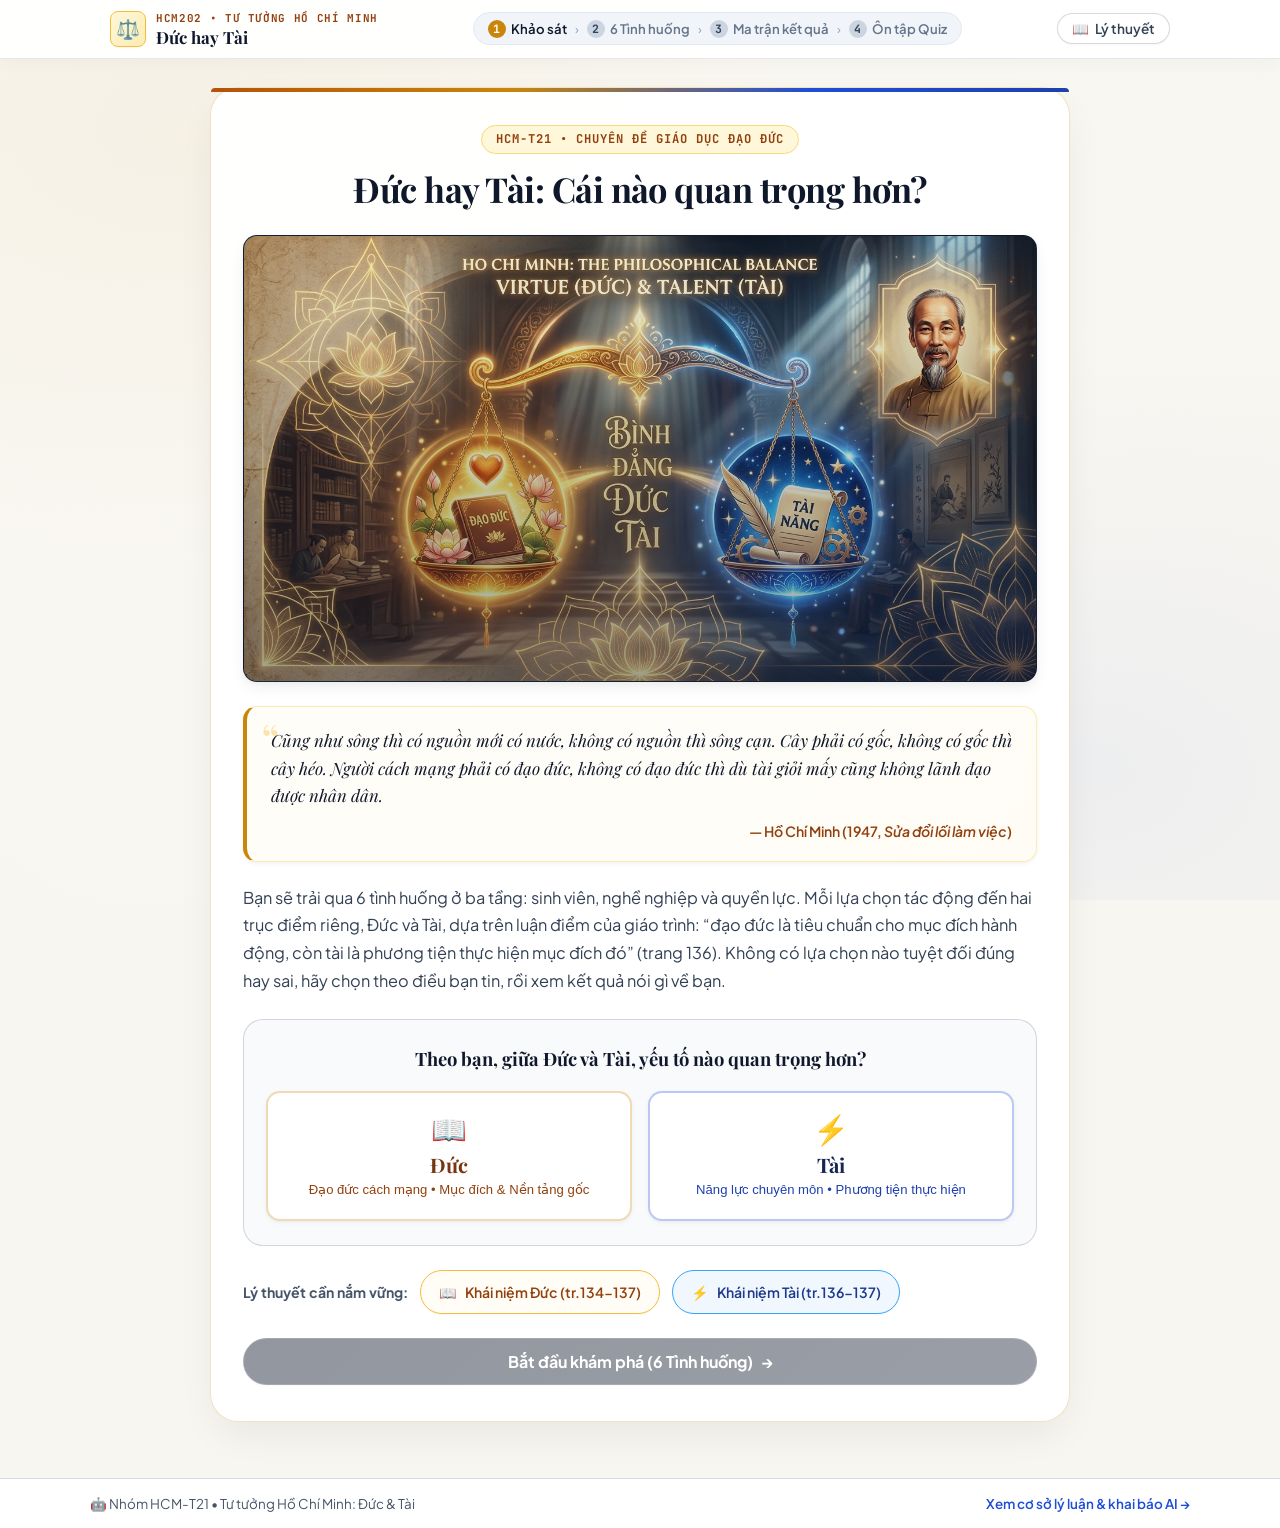
==== commit eecc12b2: "feat: restore full theory modal, layer references and Screen 3 academic hub with cache-buster v3" ====
--- a/index.html
+++ b/index.html
@@ -12,9 +12,9 @@
   <link href="https://fonts.googleapis.com/css2?family=JetBrains+Mono:wght@500;600;700&family=Playfair+Display:ital,wght@0,600;0,700;0,900;1,600;1,700&family=Plus+Jakarta+Sans:wght@400;500;600;700;800&display=swap" rel="stylesheet" />
   
   <!-- Design System & Modular Stylesheets -->
-  <link rel="stylesheet" href="css/tokens.css" />
-  <link rel="stylesheet" href="css/components.css" />
-  <link rel="stylesheet" href="css/main.css" />
+  <link rel="stylesheet" href="css/tokens.css?v=3" />
+  <link rel="stylesheet" href="css/components.css?v=3" />
+  <link rel="stylesheet" href="css/main.css?v=3" />
 </head>
 <body>
 
@@ -50,6 +50,12 @@
           <span class="step-name">Ôn tập Quiz</span>
         </div>
       </nav>
+
+      <div class="header-actions">
+        <button type="button" class="header-btn theory-quick-btn" data-theory-key="duc" title="Tra cứu nhanh lý thuyết">
+          <span>📖</span> <span class="btn-text">Lý thuyết</span>
+        </button>
+      </div>
     </div>
   </header>
 
@@ -105,6 +111,17 @@
           </div>
         </div>
 
+        <!-- Theory Triggers Row -->
+        <div class="theory-trigger-row" role="region" aria-label="Tra cứu lý thuyết nền tảng">
+          <span class="theory-trigger-label">Lý thuyết cần nắm vững:</span>
+          <button type="button" class="theory-trigger duc" data-theory-key="duc" aria-haspopup="dialog" aria-expanded="false">
+            <span>📖</span> <span>Khái niệm Đức (tr.134-137)</span>
+          </button>
+          <button type="button" class="theory-trigger tai" data-theory-key="tai" aria-haspopup="dialog" aria-expanded="false">
+            <span>⚡</span> <span>Khái niệm Tài (tr.136-137)</span>
+          </button>
+        </div>
+
         <div class="hero-cta-wrap">
           <button type="button" id="btn-start" class="btn-primary btn-hero-start" disabled>
             <span>Bắt đầu khám phá (6 Tình huống)</span>
@@ -122,9 +139,10 @@
         <!-- Header: Layer Badge & Progress Bar -->
         <div class="gameplay-header-row">
           <div class="layer-badge-wrap">
-            <span id="layer-label" class="layer-label-static">
-              <span>🎓</span> <span>Tầng sinh viên</span>
-            </span>
+            <button type="button" id="layer-label" class="layer-label" aria-haspopup="dialog" aria-expanded="false" title="Nhấn để tra cứu lý thuyết tầng này">
+              <span>🎓</span> <span>Tầng sinh viên</span> ▾
+            </button>
+            <span class="layer-hint-text">(Nhấn để xem lý thuyết)</span>
           </div>
           <span id="progress-label" class="progress-step-counter" aria-live="polite">Tình huống 1/6</span>
         </div>
@@ -295,13 +313,89 @@
 
         <p id="scope-note-result" class="scope-note"></p>
 
+        <!-- Theory Trigger Row on Results -->
+        <div class="theory-trigger-row" role="region" aria-label="Tra cứu kết luận học thuật">
+          <span class="theory-trigger-label">Bài học tư tưởng:</span>
+          <button type="button" class="theory-trigger ket-luan" data-theory-key="ket_luan" aria-haspopup="dialog" aria-expanded="false">
+            <span>📖</span> <span>Kết luận &amp; Thực trạng đạo đức (tr.157–158)</span>
+          </button>
+        </div>
+
         <div class="result-actions-toolbar">
+          <button type="button" id="btn-view-reference" class="btn-secondary">
+            <span>📚</span> <span>Xem cơ sở lý luận &amp; trích dẫn</span>
+          </button>
           <button type="button" id="btn-view-quiz" class="btn-primary">
             <span>📝</span> <span>Ôn tập trắc nghiệm (10 câu)</span>
           </button>
           <button type="button" id="btn-replay" class="btn-secondary">
             <span>🔄</span> <span>Trải nghiệm lại từ đầu</span>
           </button>
+        </div>
+
+      </div>
+    </section>
+
+    <!-- ============ SCREEN 3: TRANG CƠ SỞ LÝ LUẬN & TRÍCH DẪN SÁCH ============ -->
+    <section id="screen-3" class="screen hidden" aria-labelledby="reference-heading">
+      <div class="app-unified-card reference-card">
+        
+        <div class="reference-top-nav">
+          <button type="button" id="btn-back-from-reference" class="btn-secondary btn-back-action">
+            <span>←</span> <span>Quay lại</span>
+          </button>
+          <span class="section-tag">Tài liệu học thuật HCM202</span>
+        </div>
+
+        <h2 id="reference-heading" class="reference-main-title">Cơ Sở Lý Luận &amp; Trích Dẫn Giáo Trình</h2>
+        <p class="reference-subtitle">Tổng hợp trích đoạn, nguyên tắc và đối chiếu thực tế từ Giáo trình Tư tưởng Hồ Chí Minh (Chương 6).</p>
+
+        <div class="reference-cards-grid">
+          
+          <div class="ref-card">
+            <div class="ref-card-header">
+              <span class="ref-icon">🏛️</span>
+              <h3 class="ref-card-title">Khung Lý Thuyết Gốc</h3>
+            </div>
+            <p id="theory-summary" class="ref-card-body"></p>
+          </div>
+
+          <div class="ref-card">
+            <div class="ref-card-header">
+              <span class="ref-icon">🌿</span>
+              <h3 class="ref-card-title">3 Nguyên Tắc Xây Dựng Đạo Đức</h3>
+            </div>
+            <p id="theory-principles" class="ref-card-body"></p>
+          </div>
+
+          <div class="ref-card ref-card-span-2">
+            <div class="ref-card-header">
+              <span class="ref-icon">📖</span>
+              <h3 class="ref-card-title">Trích Dẫn Số Trang 6 Tình Huống</h3>
+            </div>
+            <ul id="scenario-citations" class="citation-list">
+              <!-- Dynamically populated -->
+            </ul>
+          </div>
+
+          <div class="ref-card">
+            <div class="ref-card-header">
+              <span class="ref-icon">🤖</span>
+              <h3 class="ref-card-title">AI Declaration</h3>
+            </div>
+            <p id="ai-declaration" class="ref-card-body"></p>
+          </div>
+
+          <div class="ref-card">
+            <div class="ref-card-header">
+              <span class="ref-icon">⚖️</span>
+              <h3 class="ref-card-title">Đối Chiếu Thực Tế &amp; Pháp Luật</h3>
+            </div>
+            <ul id="external-sources" class="citation-list">
+              <!-- Dynamically populated -->
+            </ul>
+          </div>
+
         </div>
 
       </div>
@@ -385,25 +479,41 @@
 
   </main>
 
+  <!-- ============ THEORY MODAL (GLOBAL DIALOG) ============ -->
+  <div id="theory-modal" class="modal-overlay hidden" role="dialog" aria-modal="true" aria-labelledby="modal-title">
+    <div class="modal-window">
+      <div class="modal-header">
+        <div class="modal-title-wrap">
+          <span class="modal-icon">📖</span>
+          <h3 id="modal-title" class="modal-title-text">Những lý thuyết cần nắm vững</h3>
+        </div>
+        <button type="button" id="modal-close" class="modal-close-btn" aria-label="Đóng cửa sổ">&times;</button>
+      </div>
+      <div id="modal-body" class="modal-body-content">
+        <!-- Theory points dynamically inserted -->
+      </div>
+    </div>
+  </div>
+
   <!-- ============ PERSISTENT FOOTER ============ -->
   <footer id="site-footer" class="site-footer">
     <div class="footer-container">
       <span class="footer-copy">🤖 Nhóm HCM-T21 • Tư tưởng Hồ Chí Minh: Đức &amp; Tài</span>
-      <span style="opacity: 0.8;">HCM202 Đại học FPT</span>
+      <a href="#" id="footer-ai-link" class="footer-link">Xem cơ sở lý luận &amp; khai báo AI →</a>
     </div>
   </footer>
 
   <!-- ============ JAVASCRIPT MODULE SCRIPTS ============ -->
-  <script src="js/data/theory.js"></script>
-  <script src="js/data/scenarios.js"></script>
-  <script src="js/data/quiz.js"></script>
-  <script src="js/engine/gameState.js"></script>
-  <script src="js/engine/chartMath.js"></script>
-  <script src="js/engine/quizEngine.js"></script>
-  <script src="js/ui/modalController.js"></script>
-  <script src="js/ui/chartRenderer.js"></script>
-  <script src="js/ui/screenController.js"></script>
-  <script src="js/ui/quizRenderer.js"></script>
-  <script src="js/app.js"></script>
+  <script src="js/data/theory.js?v=3"></script>
+  <script src="js/data/scenarios.js?v=3"></script>
+  <script src="js/data/quiz.js?v=3"></script>
+  <script src="js/engine/gameState.js?v=3"></script>
+  <script src="js/engine/chartMath.js?v=3"></script>
+  <script src="js/engine/quizEngine.js?v=3"></script>
+  <script src="js/ui/modalController.js?v=3"></script>
+  <script src="js/ui/chartRenderer.js?v=3"></script>
+  <script src="js/ui/screenController.js?v=3"></script>
+  <script src="js/ui/quizRenderer.js?v=3"></script>
+  <script src="js/app.js?v=3"></script>
 </body>
 </html>
--- a/css/components.css
+++ b/css/components.css
@@ -373,7 +373,7 @@
   gap: 10px;
 }
 
-.layer-label, .layer-label-static {
+.layer-label {
   display: inline-flex;
   align-items: center;
   gap: 6px;
@@ -383,9 +383,25 @@
   font-size: 0.95rem;
   color: var(--slate-900);
   background: var(--gold-100);
-  border: 1px solid var(--gold-400);
+  border: 1.5px solid var(--gold-400);
   border-radius: var(--radius-full);
   padding: 5px 16px;
+  cursor: pointer;
+  box-shadow: var(--shadow-xs);
+  transition: all var(--duration-fast);
+}
+
+.layer-label:hover {
+  background: var(--gold-200);
+  border-color: var(--gold-600);
+  transform: translateY(-1px);
+  box-shadow: var(--shadow-sm);
+}
+
+.layer-hint-text {
+  font-size: 0.82rem;
+  color: var(--slate-500);
+  font-style: italic;
 }
 
 .progress-step-counter {
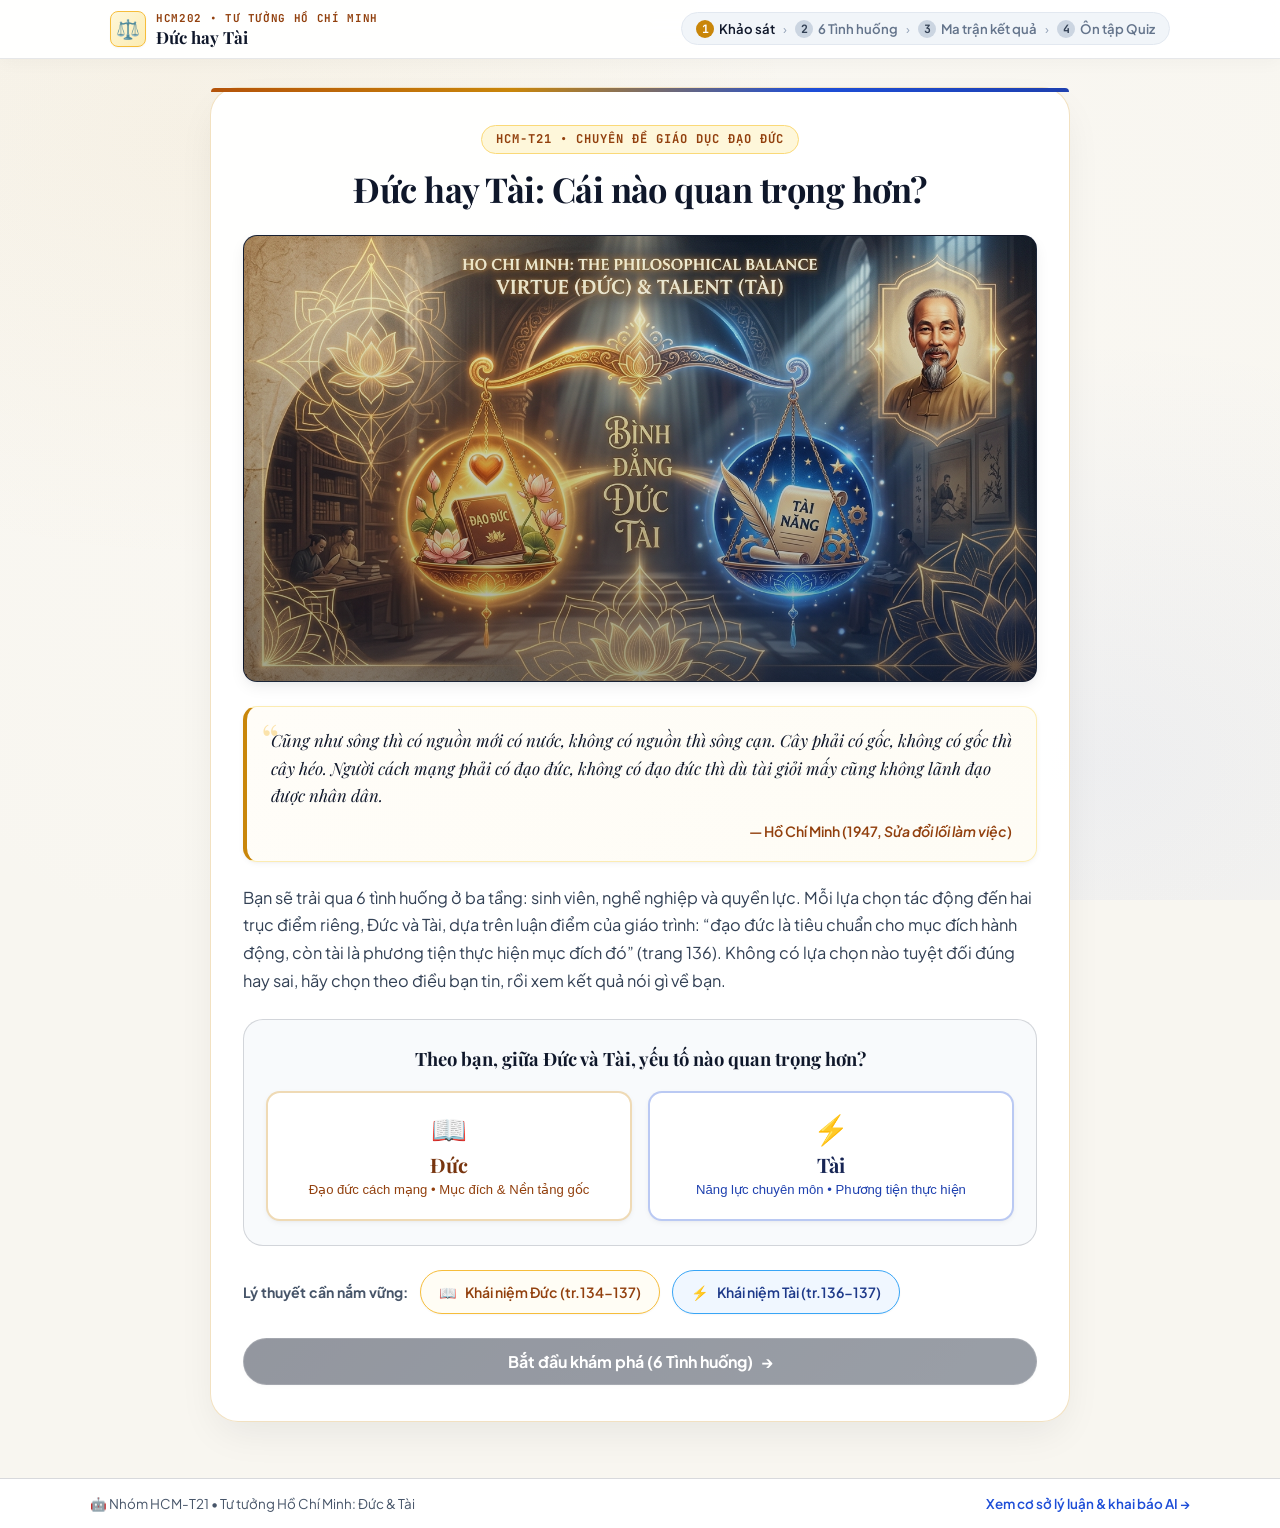
==== commit 7fe054e2: "chore: remove theory quick button from header navbar" ====
--- a/index.html
+++ b/index.html
@@ -12,9 +12,9 @@
   <link href="https://fonts.googleapis.com/css2?family=JetBrains+Mono:wght@500;600;700&family=Playfair+Display:ital,wght@0,600;0,700;0,900;1,600;1,700&family=Plus+Jakarta+Sans:wght@400;500;600;700;800&display=swap" rel="stylesheet" />
   
   <!-- Design System & Modular Stylesheets -->
-  <link rel="stylesheet" href="css/tokens.css?v=3" />
-  <link rel="stylesheet" href="css/components.css?v=3" />
-  <link rel="stylesheet" href="css/main.css?v=3" />
+  <link rel="stylesheet" href="css/tokens.css?v=4" />
+  <link rel="stylesheet" href="css/components.css?v=4" />
+  <link rel="stylesheet" href="css/main.css?v=4" />
 </head>
 <body>
 
@@ -49,13 +49,6 @@
           <span class="step-num">4</span>
           <span class="step-name">Ôn tập Quiz</span>
         </div>
-      </nav>
-
-      <div class="header-actions">
-        <button type="button" class="header-btn theory-quick-btn" data-theory-key="duc" title="Tra cứu nhanh lý thuyết">
-          <span>📖</span> <span class="btn-text">Lý thuyết</span>
-        </button>
-      </div>
     </div>
   </header>
 
@@ -504,16 +497,16 @@
   </footer>
 
   <!-- ============ JAVASCRIPT MODULE SCRIPTS ============ -->
-  <script src="js/data/theory.js?v=3"></script>
-  <script src="js/data/scenarios.js?v=3"></script>
-  <script src="js/data/quiz.js?v=3"></script>
-  <script src="js/engine/gameState.js?v=3"></script>
-  <script src="js/engine/chartMath.js?v=3"></script>
-  <script src="js/engine/quizEngine.js?v=3"></script>
-  <script src="js/ui/modalController.js?v=3"></script>
-  <script src="js/ui/chartRenderer.js?v=3"></script>
-  <script src="js/ui/screenController.js?v=3"></script>
-  <script src="js/ui/quizRenderer.js?v=3"></script>
-  <script src="js/app.js?v=3"></script>
+  <script src="js/data/theory.js?v=4"></script>
+  <script src="js/data/scenarios.js?v=4"></script>
+  <script src="js/data/quiz.js?v=4"></script>
+  <script src="js/engine/gameState.js?v=4"></script>
+  <script src="js/engine/chartMath.js?v=4"></script>
+  <script src="js/engine/quizEngine.js?v=4"></script>
+  <script src="js/ui/modalController.js?v=4"></script>
+  <script src="js/ui/chartRenderer.js?v=4"></script>
+  <script src="js/ui/screenController.js?v=4"></script>
+  <script src="js/ui/quizRenderer.js?v=4"></script>
+  <script src="js/app.js?v=4"></script>
 </body>
 </html>
